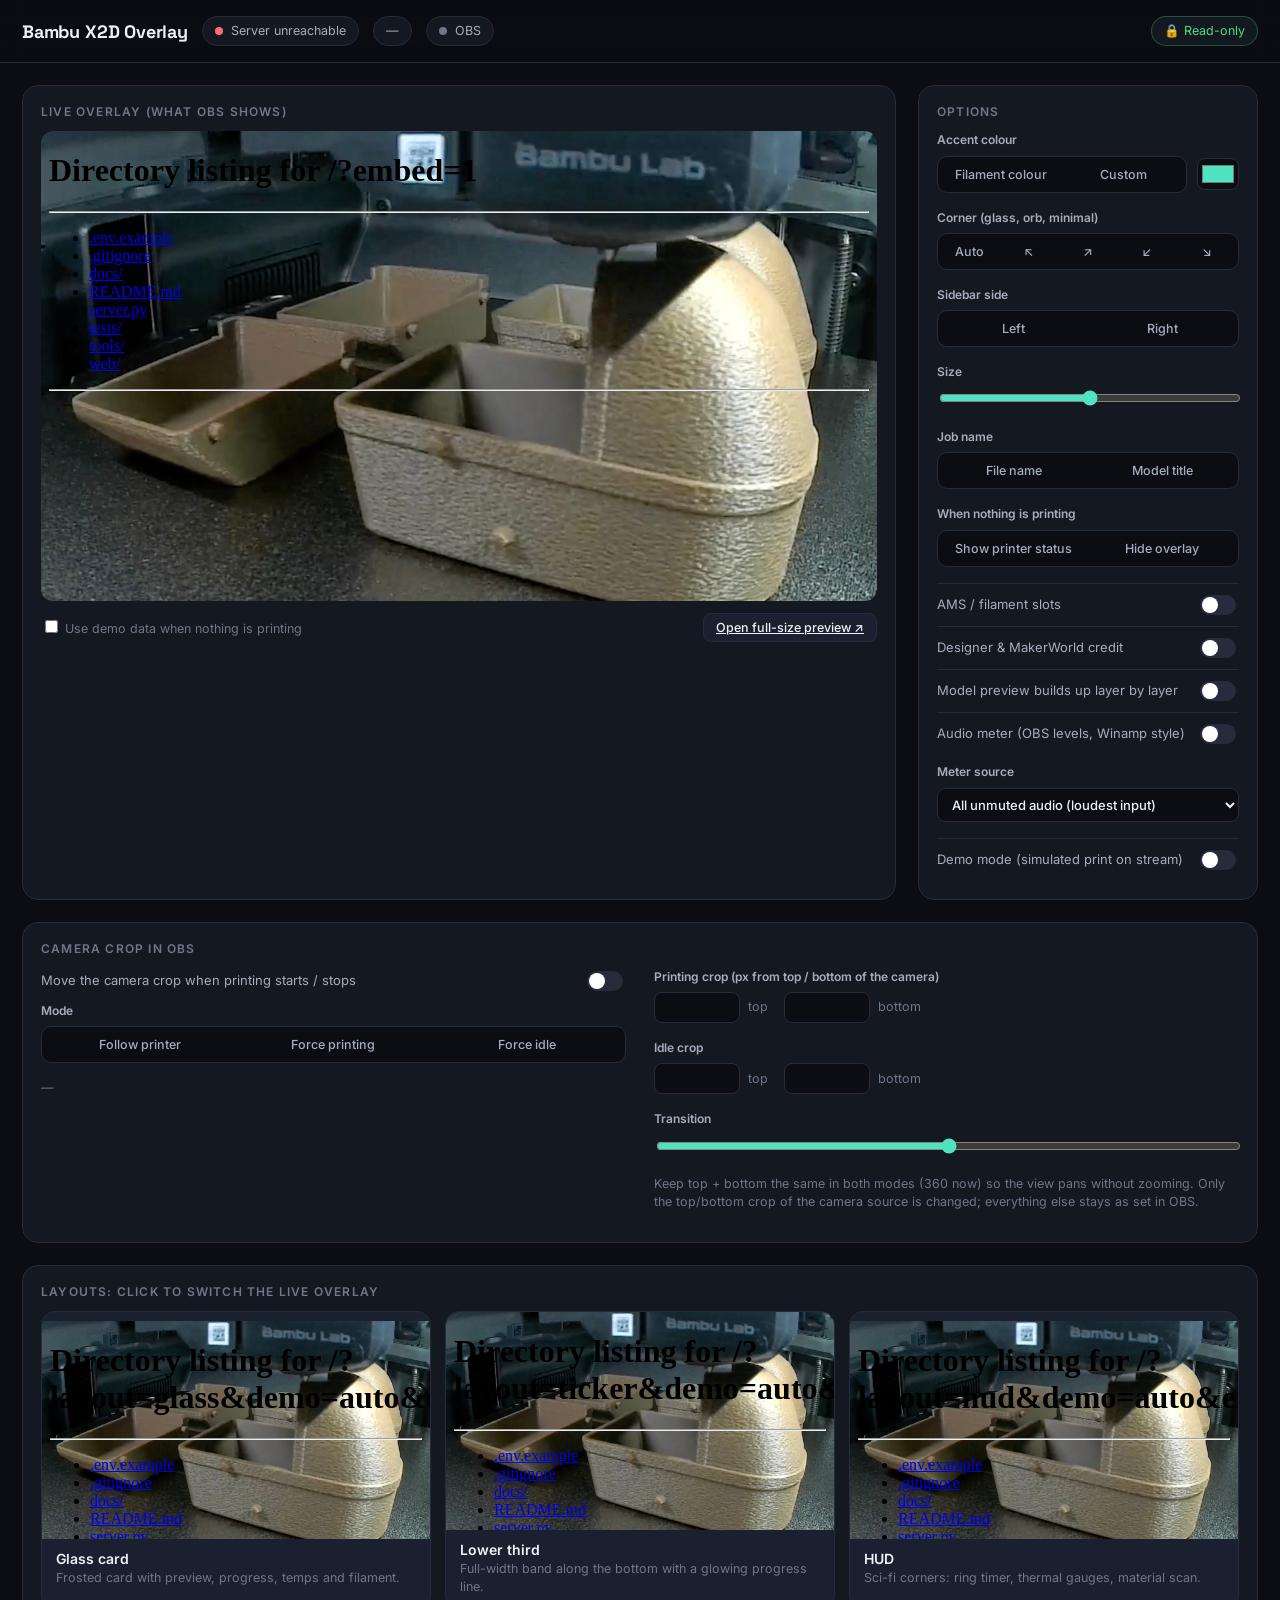
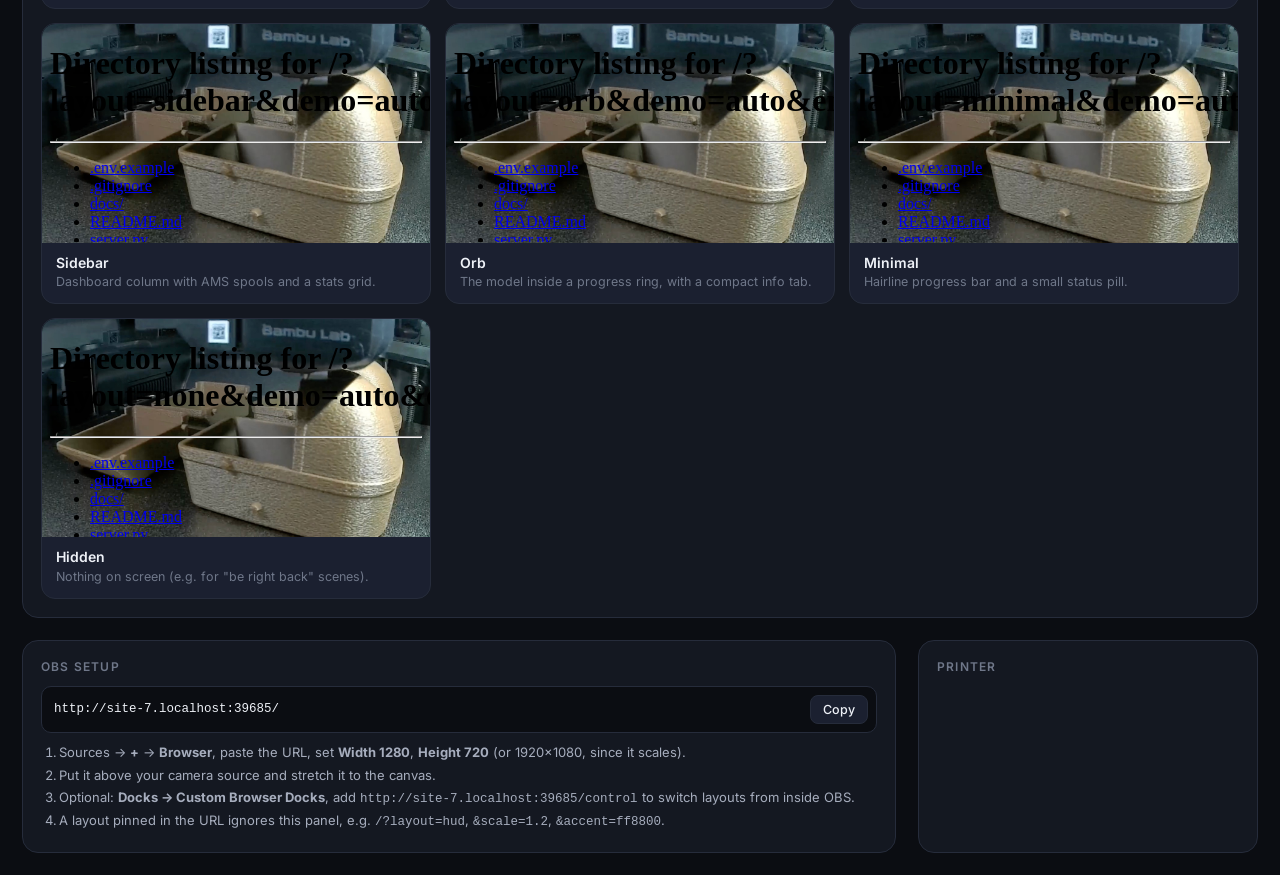
==== web/control.html @ 07c0932b "Bambu Lab X2D OBS overlay Locally hosted, transparent stream overlay for a Bambu Lab X2D: - read-onl" ====
<!doctype html>
<html lang="en">
<head>
<meta charset="utf-8">
<meta name="viewport" content="width=device-width,initial-scale=1">
<title>Overlay Control</title>
<link rel="preconnect" href="https://fonts.googleapis.com">
<link rel="preconnect" href="https://fonts.gstatic.com" crossorigin>
<link rel="stylesheet" href="https://fonts.googleapis.com/css2?family=Inter:wght@400;500;600;700&family=Space+Grotesk:wght@600;700&display=swap">
<style>
  :root { --bg: #0b0d12; --panel: #141821; --panel2: #1b2030; --line: #262c3b; --ink: #eef1f7; --ink2: #a6adbd; --ink3: #6f7789; --acc: #4fe3c1; --ok: #4ade80; --bad: #f87171; --warn: #fbbf24; }
  * { box-sizing: border-box; }
  body { margin: 0; background: var(--bg); color: var(--ink); font: 14px/1.45 Inter, system-ui, -apple-system, sans-serif; -webkit-font-smoothing: antialiased; }
  header { display: flex; align-items: center; gap: 14px; flex-wrap: wrap; padding: 16px 22px; border-bottom: 1px solid var(--line); position: sticky; top: 0; background: rgba(11,13,18,.92); backdrop-filter: blur(10px); z-index: 5; }
  h1 { font: 700 18px "Space Grotesk", Inter, sans-serif; margin: 0; letter-spacing: -.01em; }
  h2 { font: 600 12px Inter, sans-serif; letter-spacing: .1em; text-transform: uppercase; color: var(--ink3); margin: 0 0 12px; }
  .pill { display: inline-flex; align-items: center; gap: 8px; padding: 5px 12px; border-radius: 99px; background: var(--panel); border: 1px solid var(--line); color: var(--ink2); font-size: 12.5px; white-space: nowrap; }
  .pill i { width: 8px; height: 8px; border-radius: 50%; background: var(--ink3); }
  .pill.on i { background: var(--ok); box-shadow: 0 0 8px var(--ok); }
  .pill.off i { background: var(--bad); }
  .ro { margin-left: auto; color: var(--ok); border-color: rgba(74,222,128,.3); }
  main { padding: 22px; display: grid; grid-template-columns: minmax(0, 1fr) 340px; gap: 22px; max-width: 1500px; margin: 0 auto; }
  .card { background: var(--panel); border: 1px solid var(--line); border-radius: 16px; padding: 18px; }
  .stagebox { position: relative; aspect-ratio: 16/9; border-radius: 12px; overflow: hidden; background: #000; }
  .stagebox img, .stagebox iframe { position: absolute; inset: 0; width: 100%; height: 100%; border: 0; object-fit: cover; }
  .row { display: flex; align-items: center; justify-content: space-between; gap: 10px; margin-top: 12px; flex-wrap: wrap; }
  .gallery { grid-column: 1 / -1; }
  .grid { display: grid; grid-template-columns: repeat(auto-fill, minmax(300px, 1fr)); gap: 14px; }
  .lay { text-align: left; padding: 0; border-radius: 14px; border: 1px solid var(--line); background: var(--panel2); color: inherit; cursor: pointer; overflow: hidden; font: inherit; transition: border-color .2s, transform .2s; }
  .lay:hover { transform: translateY(-2px); border-color: #3a4256; }
  .lay.sel { border-color: var(--acc); box-shadow: 0 0 0 1px var(--acc), 0 8px 30px rgba(79,227,193,.15); }
  .lay .stagebox { border-radius: 0; pointer-events: none; }
  .lay .meta { padding: 10px 14px 12px; }
  .lay b { font-weight: 600; }
  .lay span { display: block; color: var(--ink3); font-size: 12.5px; }
  .field { margin-bottom: 16px; }
  .field > label { display: block; font-size: 12px; font-weight: 600; color: var(--ink2); margin-bottom: 7px; }
  .seg { display: flex; background: var(--bg); border: 1px solid var(--line); border-radius: 10px; padding: 3px; gap: 3px; }
  .seg button { flex: 1; border: 0; background: transparent; color: var(--ink2); padding: 7px 6px; border-radius: 7px; font: 500 12.5px Inter, sans-serif; cursor: pointer; white-space: nowrap; }
  .seg button.sel { background: var(--panel2); color: var(--ink); box-shadow: inset 0 0 0 1px #343c50; }
  .corners { display: grid; grid-template-columns: repeat(5, 1fr); }
  input[type=range] { width: 100%; accent-color: var(--acc); }
  input[type=color] { width: 42px; height: 32px; border: 1px solid var(--line); border-radius: 8px; background: var(--bg); padding: 2px; cursor: pointer; }
  .tog { display: flex; align-items: center; justify-content: space-between; padding: 8px 0; border-top: 1px solid var(--line); font-size: 13px; color: var(--ink2); }
  .tog input { width: 36px; height: 20px; appearance: none; background: var(--line); border-radius: 99px; position: relative; cursor: pointer; transition: background .2s; }
  .tog input::after { content: ""; position: absolute; top: 2px; left: 2px; width: 16px; height: 16px; border-radius: 50%; background: #fff; transition: left .2s; }
  .tog input:checked { background: var(--acc); }
  .tog input:checked::after { left: 18px; }
  code, .url { font: 12.5px ui-monospace, "SF Mono", Menlo, monospace; }
  .url { display: flex; gap: 8px; align-items: center; background: var(--bg); border: 1px solid var(--line); border-radius: 10px; padding: 8px 8px 8px 12px; }
  .url span { flex: 1; overflow: hidden; text-overflow: ellipsis; white-space: nowrap; }
  .btn { border: 1px solid var(--line); background: var(--panel2); color: var(--ink); border-radius: 8px; padding: 6px 12px; font: 500 12.5px Inter, sans-serif; cursor: pointer; }
  .btn:hover { border-color: #3a4256; }
  ol { margin: 10px 0 0; padding-left: 18px; color: var(--ink2); font-size: 13px; }
  ol li { margin: 4px 0; }
  .kv { display: grid; grid-template-columns: auto 1fr; gap: 4px 14px; font-size: 12.5px; color: var(--ink2); }
  .kv dt { color: var(--ink3); }
  .kv dd { margin: 0; overflow: hidden; text-overflow: ellipsis; white-space: nowrap; }
  .muted { color: var(--ink3); font-size: 12.5px; }
  .sel { width: 100%; background: var(--bg); color: var(--ink); border: 1px solid var(--line); border-radius: 8px; padding: 7px 10px; font: 500 13px Inter, sans-serif; }
  .cropgrid { display: grid; grid-template-columns: 1fr 1fr; gap: 28px; }
  .pair { display: flex; align-items: center; gap: 8px; }
  .pair input { width: 86px; background: var(--bg); color: var(--ink); border: 1px solid var(--line); border-radius: 8px; padding: 7px 10px; font: 500 13px ui-monospace, "SF Mono", Menlo, monospace; }
  .pair span { color: var(--ink3); font-size: 12.5px; margin-right: 8px; }
  .pill.warn i { background: var(--warn); }
  @media (max-width: 900px) { .cropgrid { grid-template-columns: 1fr; } }
  @media (max-width: 900px) { main { grid-template-columns: 1fr; padding: 14px; } header { padding: 12px 14px; } }
</style>
</head>
<body>
<header>
  <h1>Bambu X2D Overlay</h1>
  <span class="pill" id="conn"><i></i><span>Connecting…</span></span>
  <span class="pill" id="job"><span>—</span></span>
  <span class="pill" id="obs"><i></i><span>OBS</span></span>
  <span class="pill ro" title="The server only subscribes to status and downloads the job file; it never sends commands.">🔒 Read-only</span>
</header>

<main>
  <section class="card">
    <h2>Live overlay (what OBS shows)</h2>
    <div class="stagebox"><img src="preview-bg.jpg" alt=""><iframe id="live" title="live overlay"></iframe></div>
    <div class="row">
      <label class="muted"><input type="checkbox" id="liveDemo"> Use demo data when nothing is printing</label>
      <a class="btn" href="/preview" target="_blank">Open full-size preview ↗</a>
    </div>
  </section>

  <aside class="card" id="opts">
    <h2>Options</h2>
    <div class="field"><label>Accent colour</label>
      <div class="row" style="margin:0">
        <div class="seg" style="flex:1"><button data-accent="auto">Filament colour</button><button data-accent="custom">Custom</button></div>
        <input type="color" id="accentPick" value="#4fe3c1">
      </div>
    </div>
    <div class="field"><label>Corner (glass, orb, minimal)</label>
      <div class="seg corners" data-key="position"><button data-v="auto">Auto</button><button data-v="tl">↖</button><button data-v="tr">↗</button><button data-v="bl">↙</button><button data-v="br">↘</button></div>
    </div>
    <div class="field"><label>Sidebar side</label>
      <div class="seg" data-key="side"><button data-v="left">Left</button><button data-v="right">Right</button></div>
    </div>
    <div class="field"><label>Size <span class="muted" id="scaleVal"></span></label>
      <input type="range" id="scale" min="0.6" max="1.6" step="0.05">
    </div>
    <div class="field"><label>Job name</label>
      <div class="seg" data-key="name"><button data-v="file">File name</button><button data-v="title">Model title</button></div>
    </div>
    <div class="field"><label>When nothing is printing</label>
      <div class="seg" data-key="idle"><button data-v="show">Show printer status</button><button data-v="hide">Hide overlay</button></div>
    </div>
    <div class="tog">AMS / filament slots <input type="checkbox" data-key="ams"></div>
    <div class="tog">Designer & MakerWorld credit <input type="checkbox" data-key="credit"></div>
    <div class="tog">Model preview builds up layer by layer <input type="checkbox" data-key="build"></div>
    <div class="tog">Audio meter (OBS levels, Winamp style) <input type="checkbox" data-key="meter"></div>
    <div class="field" style="margin-top:8px"><label>Meter source <span class="muted" id="meterStatus"></span></label>
      <select id="meterInput" class="sel"><option value="">All unmuted audio (loudest input)</option></select>
    </div>
    <div class="tog">Demo mode (simulated print on stream) <input type="checkbox" data-key="demo"></div>
  </aside>

  <section class="card gallery" id="cropCard">
    <h2>Camera crop in OBS</h2>
    <div class="cropgrid">
      <div>
        <div class="tog" style="border-top:0;padding-top:0">Move the camera crop when printing starts / stops <input type="checkbox" data-key="obsCrop"></div>
        <div class="field"><label>Mode</label>
          <div class="seg" data-key="cropMode"><button data-v="auto">Follow printer</button><button data-v="printing">Force printing</button><button data-v="idle">Force idle</button></div>
        </div>
        <p class="muted" id="obsStatus">—</p>
      </div>
      <div>
        <div class="field"><label>Printing crop (px from top / bottom of the camera)</label>
          <div class="pair"><input type="number" min="0" max="4000" step="1" data-crop="cropPrint" data-i="0"><span>top</span><input type="number" min="0" max="4000" step="1" data-crop="cropPrint" data-i="1"><span>bottom</span></div>
        </div>
        <div class="field"><label>Idle crop</label>
          <div class="pair"><input type="number" min="0" max="4000" step="1" data-crop="cropIdle" data-i="0"><span>top</span><input type="number" min="0" max="4000" step="1" data-crop="cropIdle" data-i="1"><span>bottom</span></div>
        </div>
        <div class="field"><label>Transition <span class="muted" id="durVal"></span></label>
          <input type="range" id="cropDuration" min="0" max="6" step="0.1">
        </div>
        <p class="muted">Keep top + bottom the same in both modes (360 now) so the view pans without zooming. Only the top/bottom crop of the camera source is changed; everything else stays as set in OBS.</p>
      </div>
    </div>
  </section>

  <section class="card gallery">
    <h2>Layouts: click to switch the live overlay</h2>
    <div class="grid" id="gallery"></div>
  </section>

  <section class="card">
    <h2>OBS setup</h2>
    <div class="url"><span id="obsUrl"></span><button class="btn" data-copy="obsUrl">Copy</button></div>
    <ol>
      <li>Sources → <b>+</b> → <b>Browser</b>, paste the URL, set <b>Width 1280</b>, <b>Height 720</b> (or 1920×1080, since it scales).</li>
      <li>Put it above your camera source and stretch it to the canvas.</li>
      <li>Optional: <b>Docks → Custom Browser Docks</b>, add <code id="dockUrl"></code> to switch layouts from inside OBS.</li>
      <li>A layout pinned in the URL ignores this panel, e.g. <code>/?layout=hud</code>, <code>&amp;scale=1.2</code>, <code>&amp;accent=ff8800</code>.</li>
    </ol>
  </section>

  <aside class="card">
    <h2>Printer</h2>
    <dl class="kv" id="kv"></dl>
  </aside>
</main>

<script>
(() => {
  const LAYOUTS = [
    ['glass', 'Glass card', 'Frosted card with preview, progress, temps and filament.'],
    ['ticker', 'Lower third', 'Full-width band along the bottom with a glowing progress line.'],
    ['hud', 'HUD', 'Sci-fi corners: ring timer, thermal gauges, material scan.'],
    ['sidebar', 'Sidebar', 'Dashboard column with AMS spools and a stats grid.'],
    ['orb', 'Orb', 'The model inside a progress ring, with a compact info tab.'],
    ['minimal', 'Minimal', 'Hairline progress bar and a small status pill.'],
    ['none', 'Hidden', 'Nothing on screen (e.g. for "be right back" scenes).'],
  ];
  let settings = {};
  const $ = (s, r = document) => r.querySelector(s);
  const base = location.origin;
  $('#obsUrl').textContent = base + '/';
  $('#dockUrl').textContent = base + '/control';

  const gallery = $('#gallery');
  for (const [key, name, desc] of LAYOUTS) {
    const b = document.createElement('button');
    b.className = 'lay'; b.dataset.layout = key;
    b.innerHTML = `<div class="stagebox"><img src="preview-bg.jpg" alt="" loading="lazy"><iframe tabindex="-1" src="/?layout=${key}&demo=auto&embed=1"></iframe></div><div class="meta"><b>${name}</b><span>${desc}</span></div>`;
    b.onclick = () => save({ layout: key });
    gallery.append(b);
  }

  function setLive() {
    $('#live').src = '/?embed=1' + ($('#liveDemo').checked ? '&demo=auto' : '');
  }
  $('#liveDemo').onchange = setLive;
  setLive();

  async function save(patch) {
    const r = await fetch('/api/settings', { method: 'POST', headers: { 'Content-Type': 'application/json' }, body: JSON.stringify(patch) });
    if (r.ok) { settings = await r.json(); paint(); }
  }

  function paint() {
    for (const b of gallery.children) b.classList.toggle('sel', b.dataset.layout === settings.layout);
    for (const seg of document.querySelectorAll('.seg[data-key]'))
      for (const b of seg.children) b.classList.toggle('sel', String(settings[seg.dataset.key]) === b.dataset.v);
    for (const cb of document.querySelectorAll('input[type=checkbox][data-key]')) cb.checked = !!settings[cb.dataset.key];
    const custom = settings.accent && settings.accent !== 'auto';
    for (const b of document.querySelectorAll('[data-accent]')) b.classList.toggle('sel', (b.dataset.accent === 'custom') === !!custom);
    if (custom) $('#accentPick').value = settings.accent;
    $('#scale').value = settings.scale; $('#scaleVal').textContent = `${Math.round(settings.scale * 100)}%`;
    for (const inp of document.querySelectorAll('[data-crop]'))
      if (document.activeElement !== inp) inp.value = settings[inp.dataset.crop]?.[+inp.dataset.i] ?? '';
    $('#cropDuration').value = settings.cropDuration; $('#durVal').textContent = `${(+settings.cropDuration).toFixed(1)} s`;
  }
  for (const inp of document.querySelectorAll('[data-crop]'))
    inp.addEventListener('change', () => {
      const key = inp.dataset.crop, pair = [...(settings[key] || [0, 0])];
      pair[+inp.dataset.i] = Math.max(0, Math.round(+inp.value || 0));
      save({ [key]: pair });
    });
  $('#cropDuration').addEventListener('input', (e) => { $('#durVal').textContent = `${(+e.target.value).toFixed(1)} s`; });
  $('#cropDuration').addEventListener('change', (e) => save({ cropDuration: parseFloat(e.target.value) }));

  for (const seg of document.querySelectorAll('.seg[data-key]'))
    seg.addEventListener('click', (e) => { const v = e.target.closest('button')?.dataset.v; if (v) save({ [seg.dataset.key]: v }); });
  for (const cb of document.querySelectorAll('input[type=checkbox][data-key]'))
    cb.addEventListener('change', () => save({ [cb.dataset.key]: cb.checked }));
  for (const b of document.querySelectorAll('[data-accent]'))
    b.onclick = () => save({ accent: b.dataset.accent === 'auto' ? 'auto' : $('#accentPick').value });
  $('#accentPick').addEventListener('input', (e) => save({ accent: e.target.value }));
  $('#scale').addEventListener('input', (e) => { $('#scaleVal').textContent = `${Math.round(e.target.value * 100)}%`; });
  $('#scale').addEventListener('change', (e) => save({ scale: parseFloat(e.target.value) }));
  for (const b of document.querySelectorAll('[data-copy]'))
    b.onclick = () => { navigator.clipboard?.writeText($('#' + b.dataset.copy).textContent); b.textContent = 'Copied'; setTimeout(() => (b.textContent = 'Copy'), 1200); };

  const ago = (t) => { if (!t) return 'never'; const s = Math.round(Date.now() / 1000 - t); return s < 2 ? 'just now' : s < 120 ? `${s}s ago` : `${Math.round(s / 60)}m ago`; };
  const esc = (s) => String(s ?? '').replace(/[&<>"]/g, (c) => ({ '&': '&amp;', '<': '&lt;', '>': '&gt;', '"': '&quot;' }[c]));
  let last = null;
  function status() {
    const v = last;
    const conn = $('#conn');
    if (!v) { conn.className = 'pill off'; conn.lastChild.textContent = 'Server unreachable'; return; }
    conn.className = 'pill ' + (v.online ? 'on' : 'off');
    conn.lastChild.textContent = v.online ? `Printer online · ${v.printer.ip}` : `Printer offline · ${v.printer.status}`;
    const j = v.job;
    $('#job').lastChild.textContent = j.hasJob ? `${j.label} · ${j.progress}% · ${j.fileName || j.title}` : j.label;
    const o = v.obs || {};
    const obsOk = (o.status || '').startsWith('connected');
    $('#obs').className = 'pill ' + (obsOk ? 'on' : (settings.obsCrop ? 'warn' : ''));
    $('#obs').lastChild.textContent = obsOk ? `OBS · ${o.target || 'holding'}${o.crop ? ` ${o.crop[0]}/${o.crop[1]}` : ''}` : 'OBS · ' + (settings.obsCrop ? 'not connected' : 'off');
    $('#obsStatus').textContent = `Status: ${o.status || '—'}${o.crop ? ` · current crop top ${o.crop[0]}, bottom ${o.crop[1]}` : ''}${o.target ? ` · target: ${o.target}` : ''}`;
    const n = v.temps.nozzles.map((x) => `${x.side || ''} ${x.cur}°/${x.tgt}°`).join('  ');
    const rows = [
      ['IP', v.printer.ip], ['Serial', '…' + v.printer.serialTail], ['MQTT', v.printer.status], ['Last report', ago(v.printer.lastReport)],
      ['Wi-Fi', v.printer.wifi || '—'], ['Job file', j.task || '—'], ['Model', j.title ? `${j.title}${j.designer ? ' by ' + j.designer : ''}` : '—'],
      ['Model data', v.printer.media], ['OBS source', `${o.source || '—'} (${o.items || 0} in scenes)`], ['Nozzles', n], ['Bed', `${v.temps.bed.cur}°/${v.temps.bed.tgt}°`],
      ['Chamber', v.temps.chamber ? `${v.temps.chamber.cur}°` : '—'],
    ];
    $('#kv').innerHTML = rows.map(([k, val]) => `<dt>${k}</dt><dd title="${esc(val)}">${esc(val)}</dd>`).join('');
  }

  const relay = (frame) => frame.contentWindow?.postMessage({ type: 'bambu-state', view: last }, location.origin);
  for (const f of document.querySelectorAll('iframe')) f.addEventListener('load', () => relay(f));
  $('#meterInput').addEventListener('change', (e) => save({ meterInput: e.target.value }));
  function meterOptions(v) {
    const sel = $('#meterInput'), names = v?.obs?.meterInputs || [], cur = settings.meterInput || '';
    const muted = new Set(v?.obs?.meterMuted || []);
    const want = ['', ...new Set([...names, ...(cur ? [cur] : [])])];
    const label = (n) => (n ? `${n}${muted.has(n) ? ' (muted, ignored)' : ''}` : 'All unmuted audio (loudest input)');
    if ([...sel.options].map((o) => o.textContent).join('\n') !== want.map(label).join('\n'))
      sel.innerHTML = want.map((n) => `<option value="${esc(n)}">${esc(label(n))}</option>`).join('');
    sel.value = cur;
    $('#meterStatus').textContent = v?.obs?.meter ? `(${v.obs.meter})` : '';
  }
  const es = new EventSource('/api/events');
  es.addEventListener('meter', (e) => {
    const levels = JSON.parse(e.data);
    for (const f of document.querySelectorAll('iframe')) f.contentWindow?.postMessage({ type: 'bambu-meter', levels }, location.origin);
  });
  es.onmessage = (e) => {
    last = JSON.parse(e.data);
    for (const f of document.querySelectorAll('iframe')) relay(f);
    const fresh = JSON.stringify(last.settings);
    if (fresh !== JSON.stringify(settings)) { settings = last.settings; paint(); }
    meterOptions(last);
    status();
  };
  es.onerror = () => { last = null; status(); for (const f of document.querySelectorAll('iframe')) relay(f); };
  setInterval(status, 1000);
})();
</script>
</body>
</html>
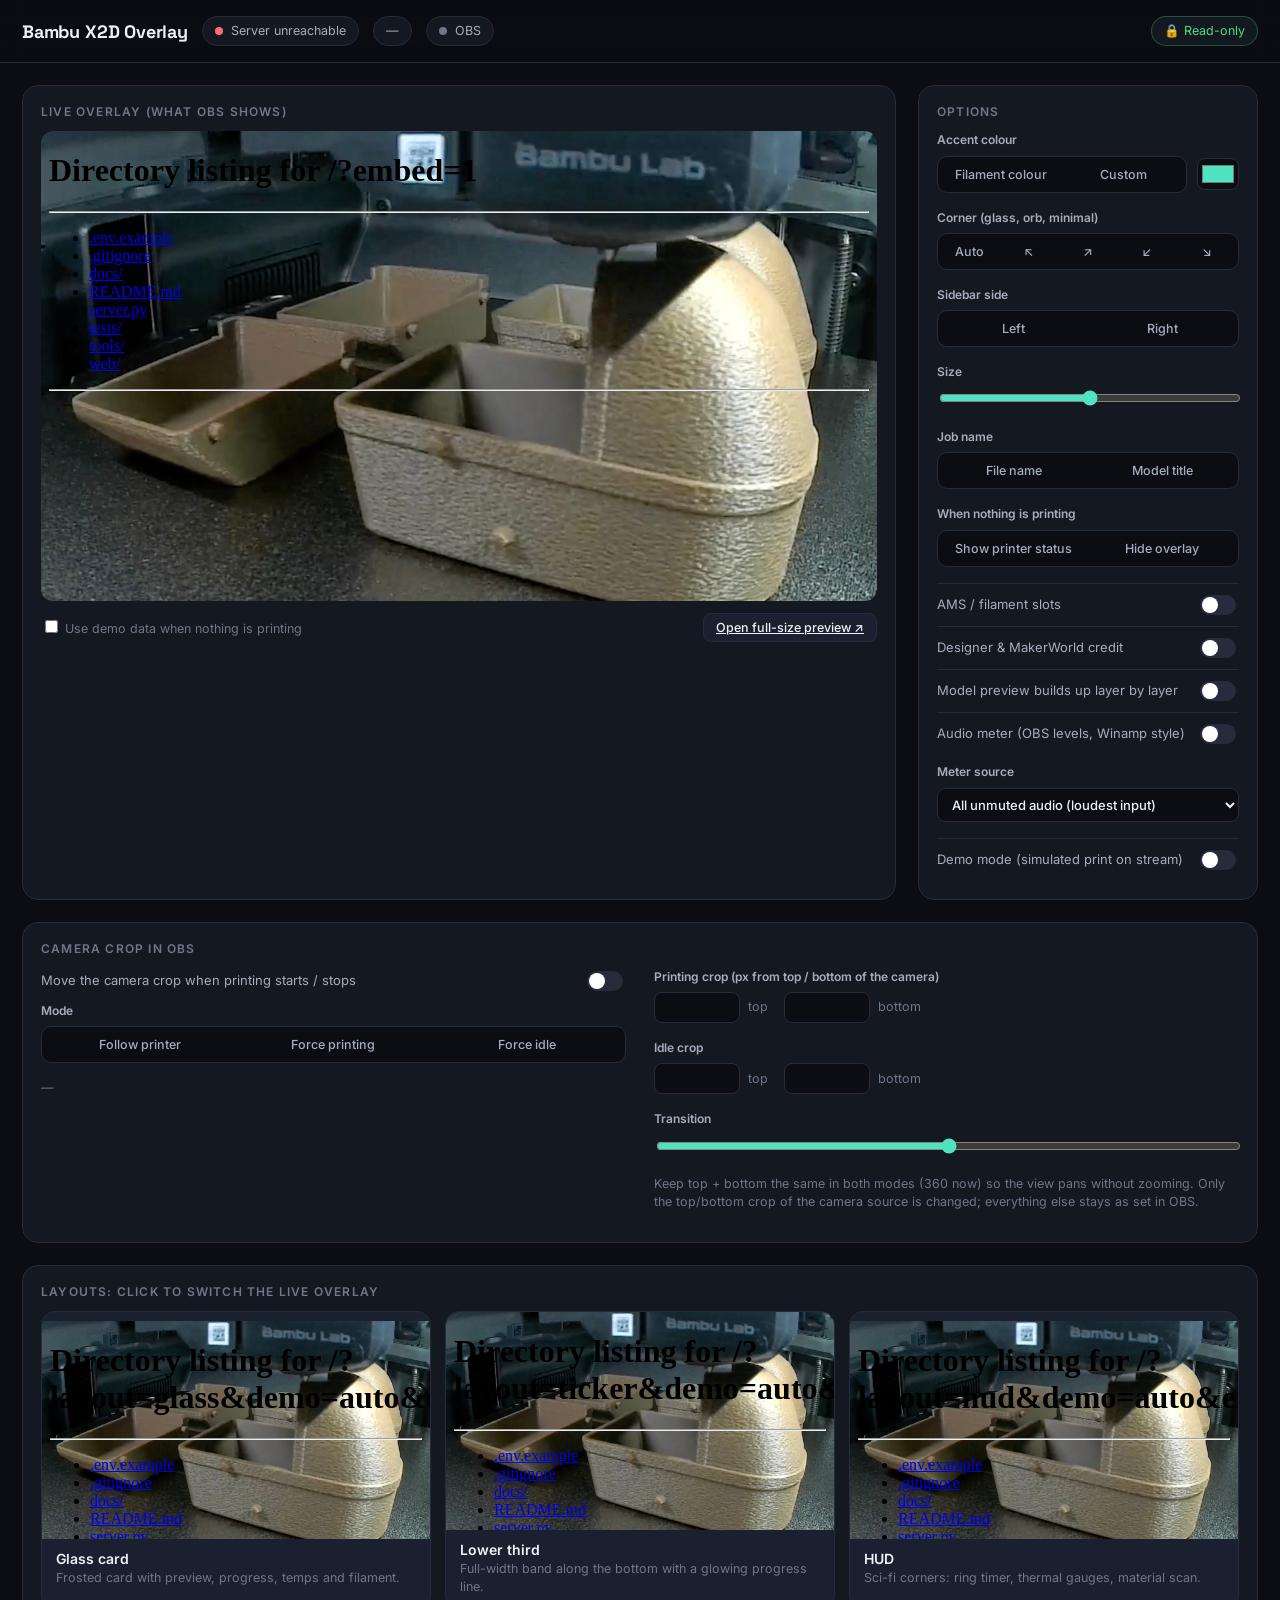
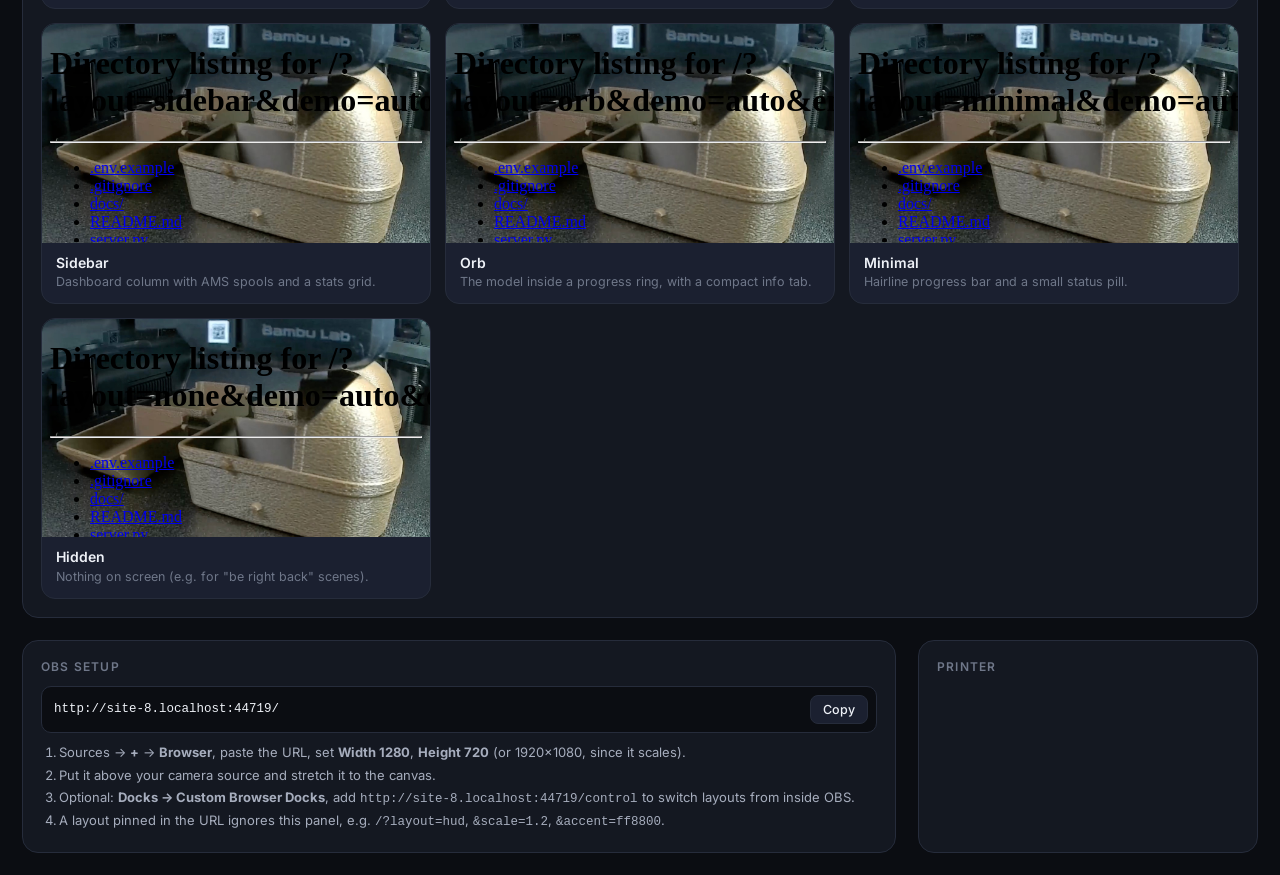
==== commit 8411fc4b: "Reduce background CPU usage of the overlay - replace repaint-every-frame CSS animations (status dot " ====
--- a/web/control.html
+++ b/web/control.html
@@ -187,7 +187,7 @@
   for (const [key, name, desc] of LAYOUTS) {
     const b = document.createElement('button');
     b.className = 'lay'; b.dataset.layout = key;
-    b.innerHTML = `<div class="stagebox"><img src="preview-bg.jpg" alt="" loading="lazy"><iframe tabindex="-1" src="/?layout=${key}&demo=auto&embed=1"></iframe></div><div class="meta"><b>${name}</b><span>${desc}</span></div>`;
+    b.innerHTML = `<div class="stagebox"><img src="preview-bg.jpg" alt="" loading="lazy"><iframe tabindex="-1" src="/?layout=${key}&demo=auto&embed=1&lite=1"></iframe></div><div class="meta"><b>${name}</b><span>${desc}</span></div>`;
     b.onclick = () => save({ layout: key });
     gallery.append(b);
   }
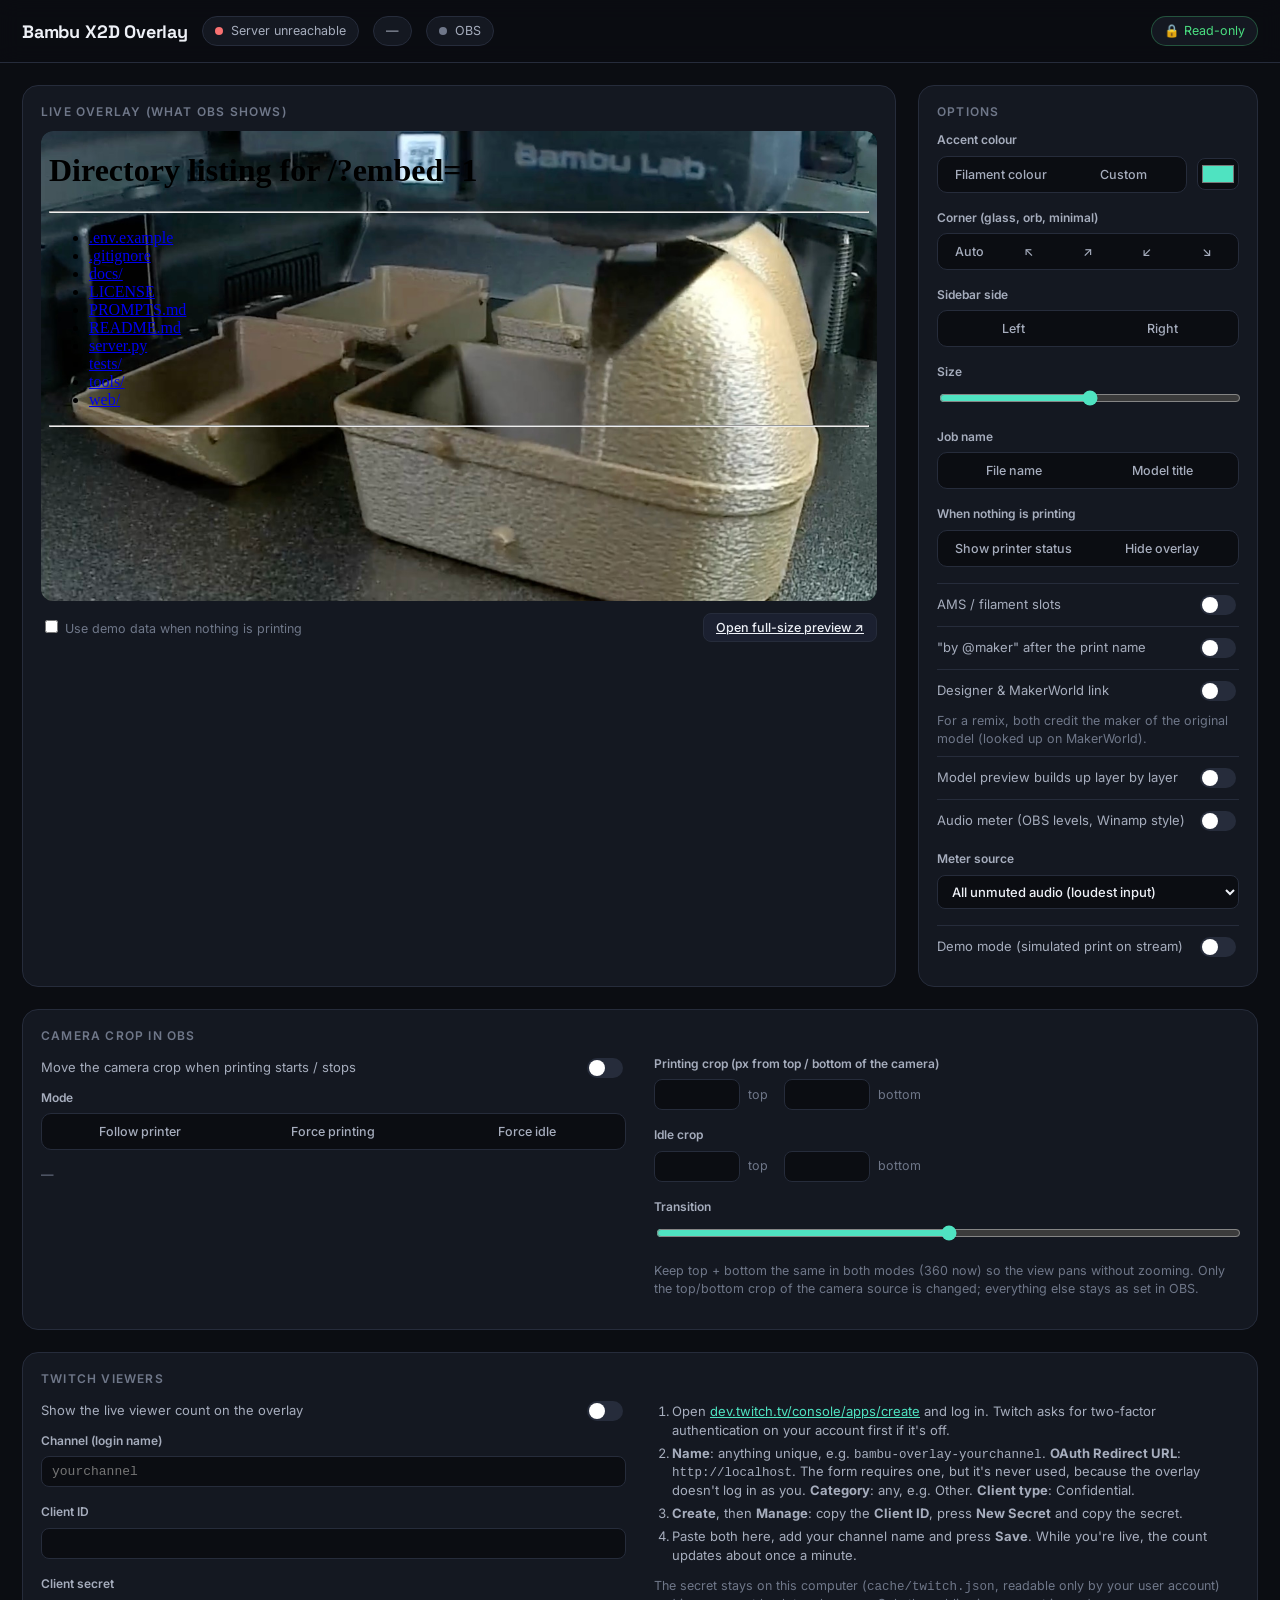
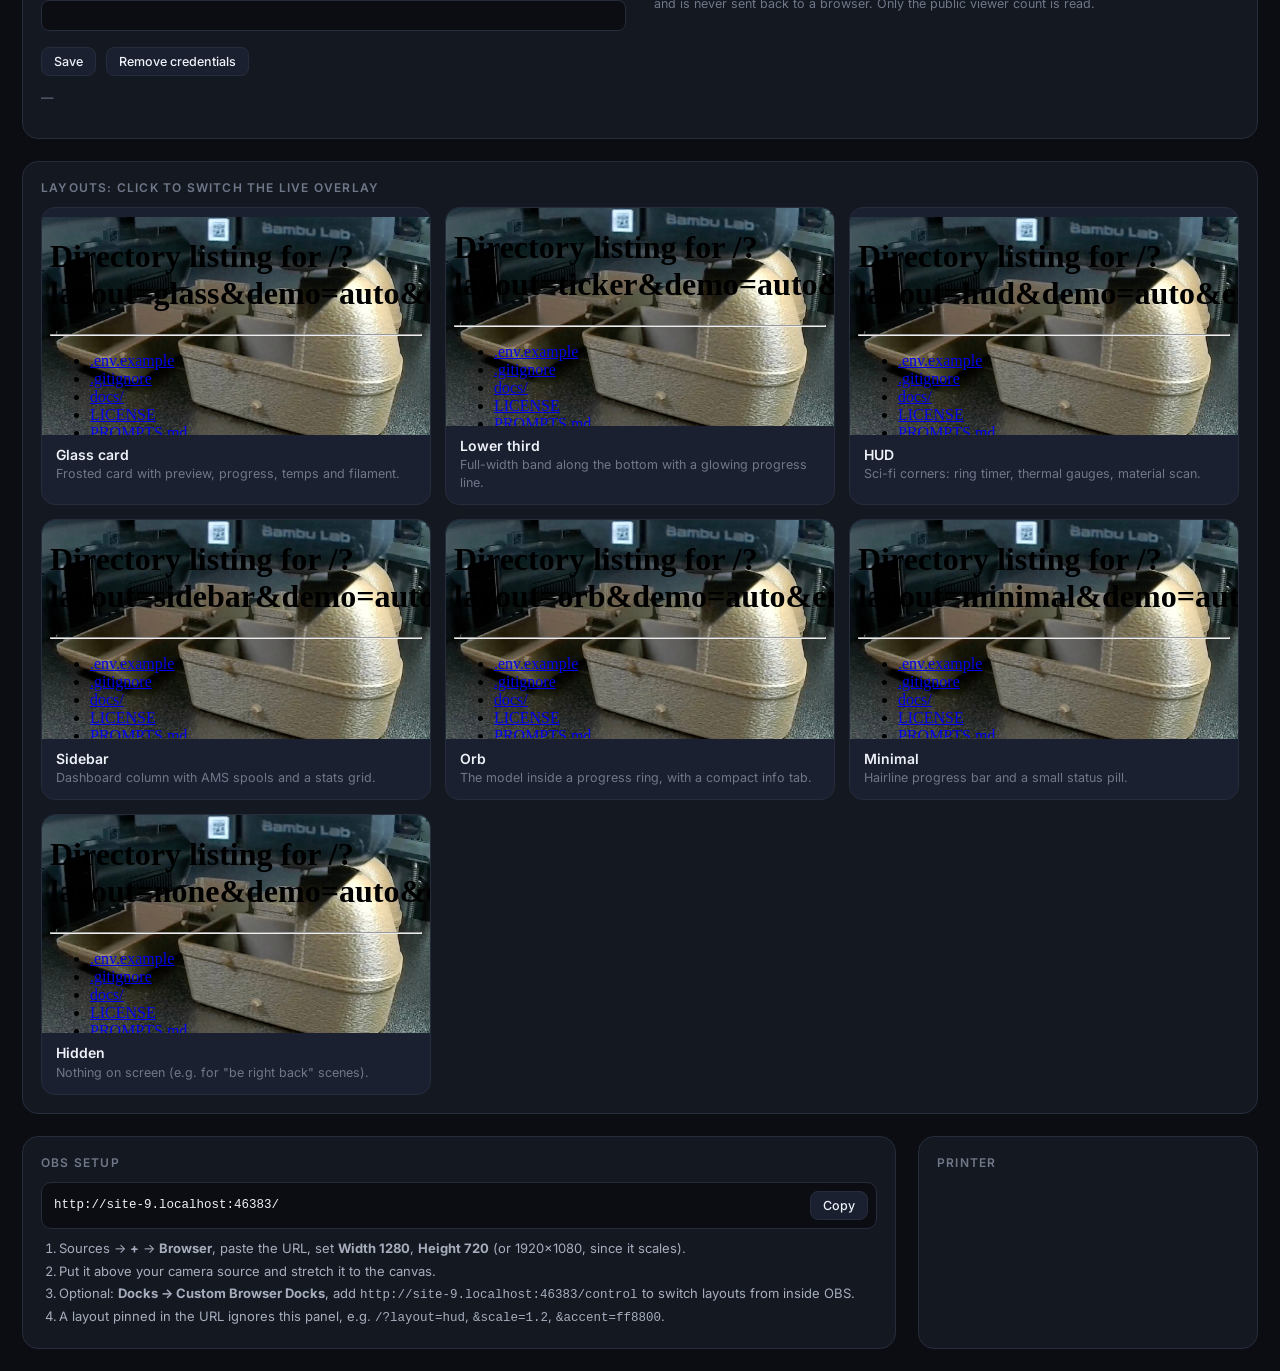
==== commit 2bccb9b1: "Credit the original maker, show Twitch viewers, compact lower third - Maker credit: look up the job'" ====
--- a/web/control.html
+++ b/web/control.html
@@ -63,6 +63,10 @@
   .pair input { width: 86px; background: var(--bg); color: var(--ink); border: 1px solid var(--line); border-radius: 8px; padding: 7px 10px; font: 500 13px ui-monospace, "SF Mono", Menlo, monospace; }
   .pair span { color: var(--ink3); font-size: 12.5px; margin-right: 8px; }
   .pill.warn i { background: var(--warn); }
+  .txt { width: 100%; background: var(--bg); color: var(--ink); border: 1px solid var(--line); border-radius: 8px; padding: 7px 10px; font: 500 13px ui-monospace, "SF Mono", Menlo, monospace; }
+  .txt:focus, .pair input:focus { outline: none; border-color: #3a4256; }
+  .txt:disabled, .btn:disabled { opacity: .45; cursor: not-allowed; }
+  a { color: var(--acc); }
   @media (max-width: 900px) { .cropgrid { grid-template-columns: 1fr; } }
   @media (max-width: 900px) { main { grid-template-columns: 1fr; padding: 14px; } header { padding: 12px 14px; } }
 </style>
@@ -110,7 +114,9 @@
       <div class="seg" data-key="idle"><button data-v="show">Show printer status</button><button data-v="hide">Hide overlay</button></div>
     </div>
     <div class="tog">AMS / filament slots <input type="checkbox" data-key="ams"></div>
-    <div class="tog">Designer & MakerWorld credit <input type="checkbox" data-key="credit"></div>
+    <div class="tog">"by @maker" after the print name <input type="checkbox" data-key="byline"></div>
+    <div class="tog">Designer & MakerWorld link <input type="checkbox" data-key="credit"></div>
+    <p class="muted" style="margin:0 0 8px">For a remix, both credit the maker of the original model (looked up on MakerWorld).</p>
     <div class="tog">Model preview builds up layer by layer <input type="checkbox" data-key="build"></div>
     <div class="tog">Audio meter (OBS levels, Winamp style) <input type="checkbox" data-key="meter"></div>
     <div class="field" style="margin-top:8px"><label>Meter source <span class="muted" id="meterStatus"></span></label>
@@ -140,6 +146,29 @@
           <input type="range" id="cropDuration" min="0" max="6" step="0.1">
         </div>
         <p class="muted">Keep top + bottom the same in both modes (360 now) so the view pans without zooming. Only the top/bottom crop of the camera source is changed; everything else stays as set in OBS.</p>
+      </div>
+    </div>
+  </section>
+
+  <section class="card gallery" id="twitchCard">
+    <h2>Twitch viewers</h2>
+    <div class="cropgrid">
+      <div>
+        <div class="tog" style="border-top:0;padding-top:0">Show the live viewer count on the overlay <input type="checkbox" data-key="viewers"></div>
+        <div class="field"><label>Channel (login name)</label><input class="txt" id="twChannel" placeholder="yourchannel" maxlength="60" autocomplete="off" spellcheck="false"></div>
+        <div class="field"><label>Client ID <span class="muted" id="twIdState"></span></label><input class="txt" id="twId" autocomplete="off" spellcheck="false"></div>
+        <div class="field"><label>Client secret <span class="muted" id="twSecretState"></span></label><input class="txt" id="twSecret" type="password" autocomplete="new-password" spellcheck="false"></div>
+        <div class="row" style="margin-top:0;justify-content:flex-start"><button class="btn" id="twSave">Save</button><button class="btn" id="twClear">Remove credentials</button><span class="muted" id="twMsg"></span></div>
+        <p class="muted" id="twStatus">—</p>
+      </div>
+      <div>
+        <ol style="margin-top:0">
+          <li>Open <a href="https://dev.twitch.tv/console/apps/create" target="_blank" rel="noopener">dev.twitch.tv/console/apps/create</a> and log in. Twitch asks for two-factor authentication on your account first if it's off.</li>
+          <li><b>Name</b>: anything unique, e.g. <code>bambu-overlay-yourchannel</code>. <b>OAuth Redirect URL</b>: <code>http://localhost</code>. The form requires one, but it's never used, because the overlay doesn't log in as you. <b>Category</b>: any, e.g. Other. <b>Client type</b>: Confidential.</li>
+          <li><b>Create</b>, then <b>Manage</b>: copy the <b>Client ID</b>, press <b>New Secret</b> and copy the secret.</li>
+          <li>Paste both here, add your channel name and press <b>Save</b>. While you're live, the count updates about once a minute.</li>
+        </ol>
+        <p class="muted">The secret stays on this computer (<code>cache/twitch.json</code>, readable only by your user account) and is never sent back to a browser. Only the public viewer count is read.</p>
       </div>
     </div>
   </section>
@@ -215,6 +244,37 @@
     for (const inp of document.querySelectorAll('[data-crop]'))
       if (document.activeElement !== inp) inp.value = settings[inp.dataset.crop]?.[+inp.dataset.i] ?? '';
     $('#cropDuration').value = settings.cropDuration; $('#durVal').textContent = `${(+settings.cropDuration).toFixed(1)} s`;
+    if (document.activeElement !== $('#twChannel')) $('#twChannel').value = settings.twitchChannel || '';
+  }
+
+  // ---- Twitch: the channel is a normal setting; the Client ID + secret go to a write-only endpoint
+  const twLogin = (v) => v.trim().replace(/^.*twitch\.tv\//i, '').replace(/^@/, '').replace(/[/?#].*$/, '');
+  $('#twChannel').addEventListener('change', (e) => { e.target.value = twLogin(e.target.value); save({ twitchChannel: e.target.value }); });
+  async function twPost(body) {
+    const r = await fetch('/api/twitch', { method: 'POST', headers: { 'Content-Type': 'application/json' }, body: JSON.stringify(body) });
+    const out = await r.json().catch(() => ({}));
+    $('#twMsg').textContent = r.ok ? 'Saved' : (out.error || 'Not saved');
+    if (r.ok) { $('#twId').value = ''; $('#twSecret').value = ''; setTimeout(() => ($('#twMsg').textContent = ''), 2500); }
+  }
+  $('#twSave').onclick = async () => {
+    const login = twLogin($('#twChannel').value);
+    if (login !== (settings.twitchChannel || '')) await save({ twitchChannel: login });
+    const body = {}, id = $('#twId').value.trim(), secret = $('#twSecret').value.trim();
+    if (id) body.clientId = id;
+    if (secret) body.clientSecret = secret;
+    if (Object.keys(body).length) await twPost(body);
+  };
+  $('#twClear').onclick = () => { if (confirm('Remove the saved Twitch Client ID and secret?')) twPost({ clear: true }); };
+  function twitchStatus(v) {
+    const t = v?.twitch || {};
+    const env = t.source === 'env';
+    $('#twIdState').textContent = env ? `(set in .env, …${t.clientIdTail})` : t.hasClientId ? `(saved …${t.clientIdTail}; leave empty to keep)` : '';
+    $('#twSecretState').textContent = env ? (t.hasSecret ? '(set in .env)' : '(missing in .env)') : t.hasSecret ? '(saved; leave empty to keep)' : '';
+    for (const id of ['#twId', '#twSecret', '#twClear']) $(id).disabled = env;
+    $('#twChannel').placeholder = t.envChannel ? `${t.envChannel} (from .env)` : 'yourchannel';
+    const n = t.viewers;
+    $('#twStatus').textContent = 'Status: ' + (t.status === 'live' ? `live · ${n} viewer${n === 1 ? '' : 's'}` : t.status === 'offline' ? 'channel is offline' : (t.status || '—'))
+      + (t.checked && (t.status === 'live' || t.status === 'offline') ? ` · checked ${ago(t.checked)}` : '');
   }
   for (const inp of document.querySelectorAll('[data-crop]'))
     inp.addEventListener('change', () => {
@@ -256,7 +316,7 @@
     const n = v.temps.nozzles.map((x) => `${x.side || ''} ${x.cur}°/${x.tgt}°`).join('  ');
     const rows = [
       ['IP', v.printer.ip], ['Serial', '…' + v.printer.serialTail], ['MQTT', v.printer.status], ['Last report', ago(v.printer.lastReport)],
-      ['Wi-Fi', v.printer.wifi || '—'], ['Job file', j.task || '—'], ['Model', j.title ? `${j.title}${j.designer ? ' by ' + j.designer : ''}` : '—'],
+      ['Wi-Fi', v.printer.wifi || '—'], ['Job file', j.task || '—'], ['Model', j.title ? `${j.title}${j.maker ? ` by ${j.maker.handle ? '@' + j.maker.handle : j.maker.name}${j.maker.remix ? ' (original maker of this remix)' : ''}` : ''}` : '—'],
       ['Model data', v.printer.media], ['OBS source', `${o.source || '—'} (${o.items || 0} in scenes)`], ['Nozzles', n], ['Bed', `${v.temps.bed.cur}°/${v.temps.bed.tgt}°`],
       ['Chamber', v.temps.chamber ? `${v.temps.chamber.cur}°` : '—'],
     ];
@@ -287,6 +347,7 @@
     const fresh = JSON.stringify(last.settings);
     if (fresh !== JSON.stringify(settings)) { settings = last.settings; paint(); }
     meterOptions(last);
+    twitchStatus(last);
     status();
   };
   es.onerror = () => { last = null; status(); for (const f of document.querySelectorAll('iframe')) relay(f); };
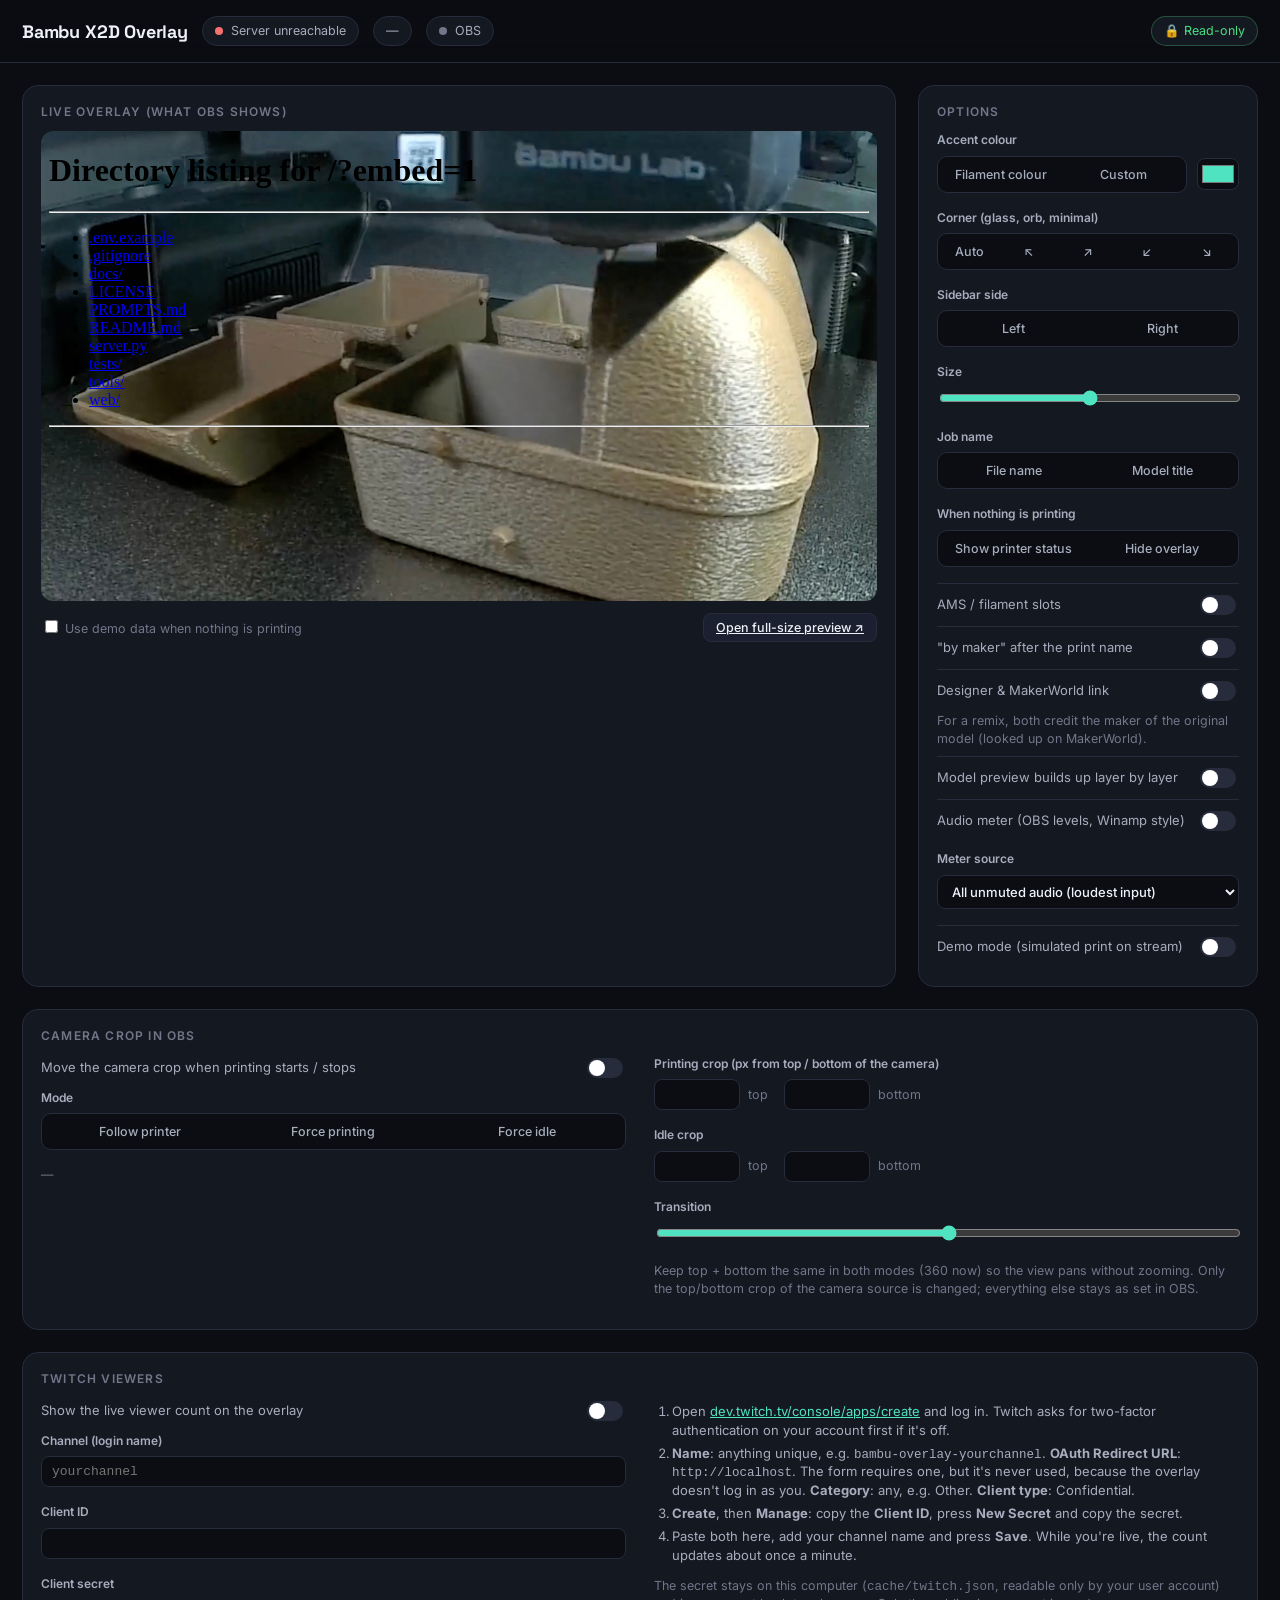
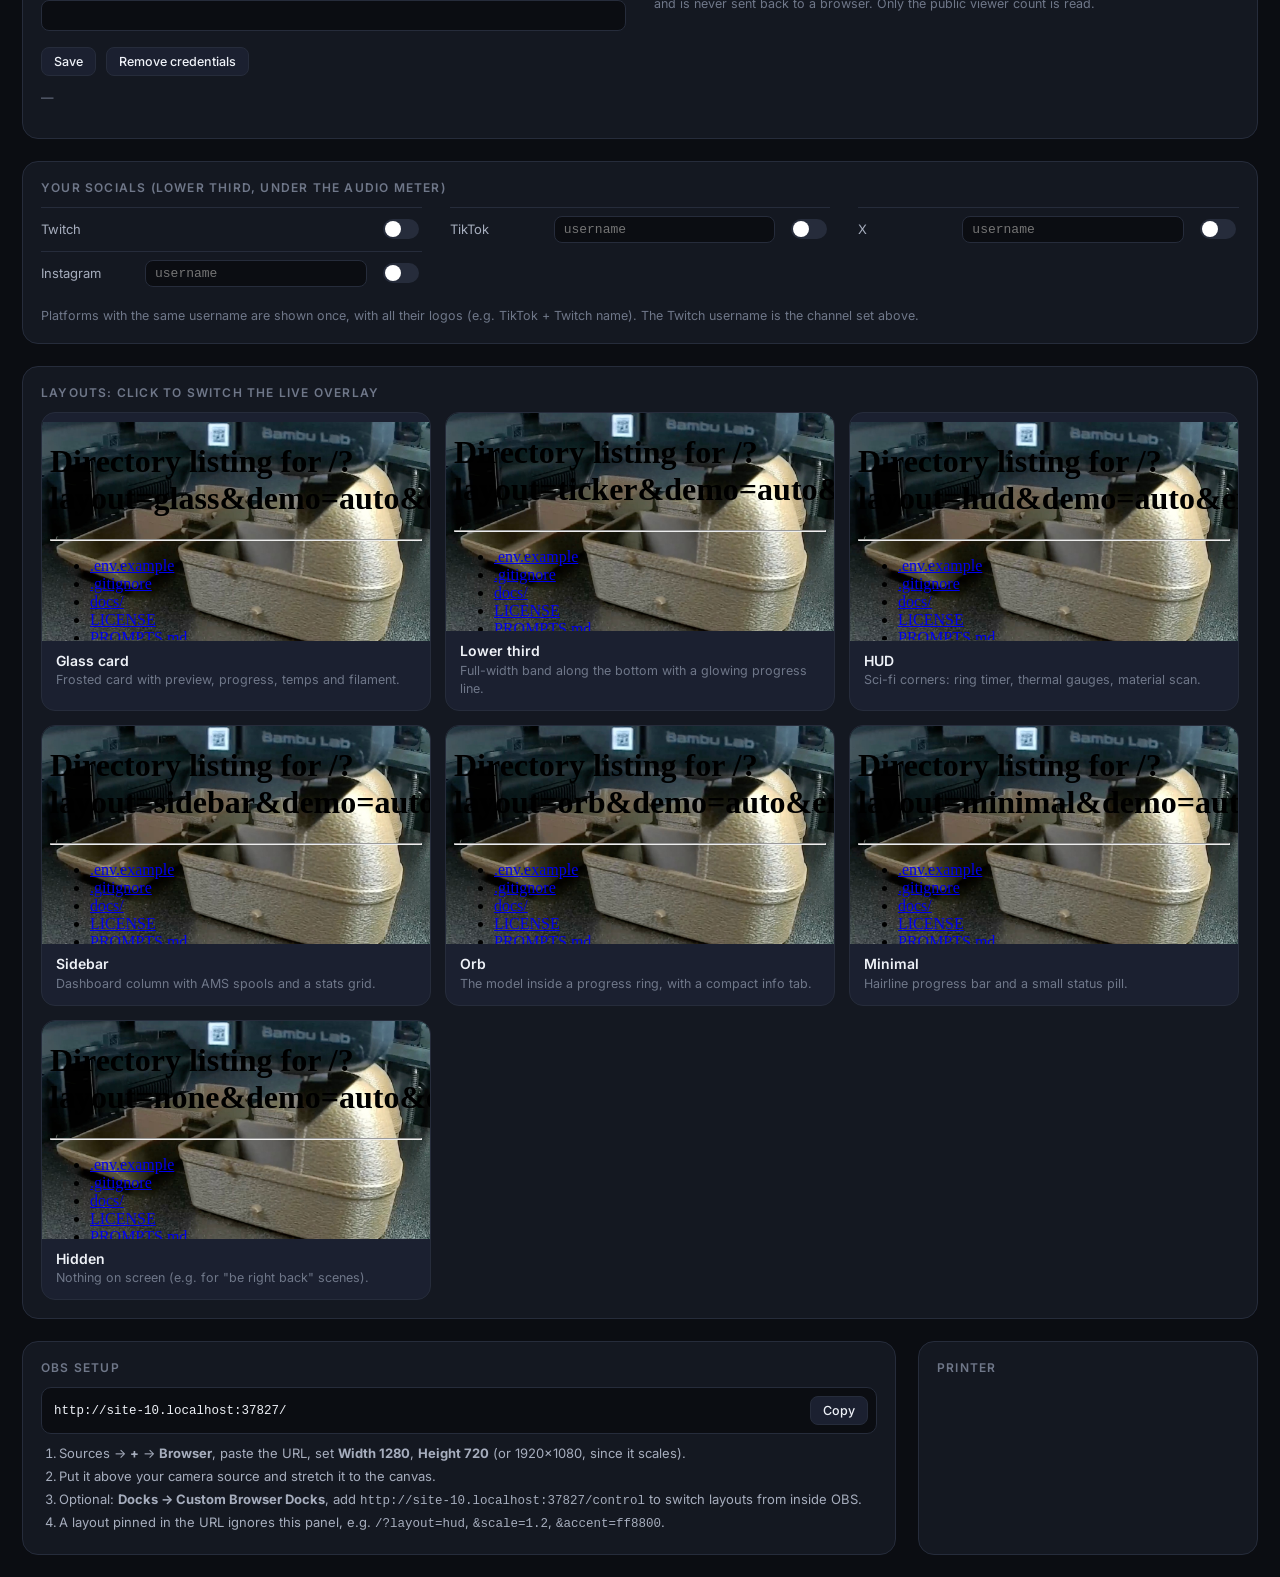
==== commit 2af82c56: "Streamer socials in the lower third; usernames without "@" - Your socials (Twitch = the channel, Tik" ====
--- a/web/control.html
+++ b/web/control.html
@@ -42,10 +42,10 @@
   input[type=range] { width: 100%; accent-color: var(--acc); }
   input[type=color] { width: 42px; height: 32px; border: 1px solid var(--line); border-radius: 8px; background: var(--bg); padding: 2px; cursor: pointer; }
   .tog { display: flex; align-items: center; justify-content: space-between; padding: 8px 0; border-top: 1px solid var(--line); font-size: 13px; color: var(--ink2); }
-  .tog input { width: 36px; height: 20px; appearance: none; background: var(--line); border-radius: 99px; position: relative; cursor: pointer; transition: background .2s; }
-  .tog input::after { content: ""; position: absolute; top: 2px; left: 2px; width: 16px; height: 16px; border-radius: 50%; background: #fff; transition: left .2s; }
-  .tog input:checked { background: var(--acc); }
-  .tog input:checked::after { left: 18px; }
+  .tog input[type=checkbox] { width: 36px; height: 20px; appearance: none; background: var(--line); border-radius: 99px; position: relative; cursor: pointer; transition: background .2s; }
+  .tog input[type=checkbox]::after { content: ""; position: absolute; top: 2px; left: 2px; width: 16px; height: 16px; border-radius: 50%; background: #fff; transition: left .2s; }
+  .tog input[type=checkbox]:checked { background: var(--acc); }
+  .tog input[type=checkbox]:checked::after { left: 18px; }
   code, .url { font: 12.5px ui-monospace, "SF Mono", Menlo, monospace; }
   .url { display: flex; gap: 8px; align-items: center; background: var(--bg); border: 1px solid var(--line); border-radius: 10px; padding: 8px 8px 8px 12px; }
   .url span { flex: 1; overflow: hidden; text-overflow: ellipsis; white-space: nowrap; }
@@ -66,6 +66,9 @@
   .txt { width: 100%; background: var(--bg); color: var(--ink); border: 1px solid var(--line); border-radius: 8px; padding: 7px 10px; font: 500 13px ui-monospace, "SF Mono", Menlo, monospace; }
   .txt:focus, .pair input:focus { outline: none; border-color: #3a4256; }
   .txt:disabled, .btn:disabled { opacity: .45; cursor: not-allowed; }
+  .socgrid { display: grid; grid-template-columns: repeat(auto-fill, minmax(300px, 1fr)); column-gap: 28px; }
+  .soc-row { display: grid; grid-template-columns: 92px 1fr auto; align-items: center; gap: 12px; }
+  .soc-row .txt { padding: 5px 9px; }
   a { color: var(--acc); }
   @media (max-width: 900px) { .cropgrid { grid-template-columns: 1fr; } }
   @media (max-width: 900px) { main { grid-template-columns: 1fr; padding: 14px; } header { padding: 12px 14px; } }
@@ -114,7 +117,7 @@
       <div class="seg" data-key="idle"><button data-v="show">Show printer status</button><button data-v="hide">Hide overlay</button></div>
     </div>
     <div class="tog">AMS / filament slots <input type="checkbox" data-key="ams"></div>
-    <div class="tog">"by @maker" after the print name <input type="checkbox" data-key="byline"></div>
+    <div class="tog">"by maker" after the print name <input type="checkbox" data-key="byline"></div>
     <div class="tog">Designer & MakerWorld link <input type="checkbox" data-key="credit"></div>
     <p class="muted" style="margin:0 0 8px">For a remix, both credit the maker of the original model (looked up on MakerWorld).</p>
     <div class="tog">Model preview builds up layer by layer <input type="checkbox" data-key="build"></div>
@@ -171,6 +174,17 @@
         <p class="muted">The secret stays on this computer (<code>cache/twitch.json</code>, readable only by your user account) and is never sent back to a browser. Only the public viewer count is read.</p>
       </div>
     </div>
+  </section>
+
+  <section class="card gallery" id="socialCard">
+    <h2>Your socials (lower third, under the audio meter)</h2>
+    <div class="socgrid">
+      <div class="tog soc-row"><span>Twitch</span><span class="muted" id="twHandle"></span><input type="checkbox" data-key="socialTwitch"></div>
+      <div class="tog soc-row"><span>TikTok</span><input class="txt" data-handle="tiktokHandle" placeholder="username" maxlength="30" autocomplete="off" spellcheck="false"><input type="checkbox" data-key="socialTiktok"></div>
+      <div class="tog soc-row"><span>X</span><input class="txt" data-handle="xHandle" placeholder="username" maxlength="30" autocomplete="off" spellcheck="false"><input type="checkbox" data-key="socialX"></div>
+      <div class="tog soc-row"><span>Instagram</span><input class="txt" data-handle="instagramHandle" placeholder="username" maxlength="30" autocomplete="off" spellcheck="false"><input type="checkbox" data-key="socialInstagram"></div>
+    </div>
+    <p class="muted" style="margin-bottom:0">Platforms with the same username are shown once, with all their logos (e.g. TikTok + Twitch name). The Twitch username is the channel set above.</p>
   </section>
 
   <section class="card gallery">
@@ -245,7 +259,21 @@
       if (document.activeElement !== inp) inp.value = settings[inp.dataset.crop]?.[+inp.dataset.i] ?? '';
     $('#cropDuration').value = settings.cropDuration; $('#durVal').textContent = `${(+settings.cropDuration).toFixed(1)} s`;
     if (document.activeElement !== $('#twChannel')) $('#twChannel').value = settings.twitchChannel || '';
-  }
+    for (const inp of document.querySelectorAll('[data-handle]'))
+      if (document.activeElement !== inp) inp.value = settings[inp.dataset.handle] || '';
+    twHandle();
+  }
+  function twHandle() {
+    const ch = settings.twitchChannel || last?.twitch?.envChannel || '';
+    $('#twHandle').textContent = ch ? `${ch} (the channel)` : 'set the channel in the Twitch card';
+  }
+  for (const inp of document.querySelectorAll('[data-handle]'))
+    inp.addEventListener('change', async () => {
+      const v = inp.value.trim().replace(/^.*\/(?=[^/]+\/?$)/, '').replace(/\/$/, '').replace(/^@/, '');
+      inp.value = v;
+      await save({ [inp.dataset.handle]: v });
+      if (settings[inp.dataset.handle] !== v) inp.value = settings[inp.dataset.handle] || '';
+    });
 
   // ---- Twitch: the channel is a normal setting; the Client ID + secret go to a write-only endpoint
   const twLogin = (v) => v.trim().replace(/^.*twitch\.tv\//i, '').replace(/^@/, '').replace(/[/?#].*$/, '');
@@ -271,6 +299,7 @@
     $('#twIdState').textContent = env ? `(set in .env, …${t.clientIdTail})` : t.hasClientId ? `(saved …${t.clientIdTail}; leave empty to keep)` : '';
     $('#twSecretState').textContent = env ? (t.hasSecret ? '(set in .env)' : '(missing in .env)') : t.hasSecret ? '(saved; leave empty to keep)' : '';
     for (const id of ['#twId', '#twSecret', '#twClear']) $(id).disabled = env;
+    twHandle();
     $('#twChannel').placeholder = t.envChannel ? `${t.envChannel} (from .env)` : 'yourchannel';
     const n = t.viewers;
     $('#twStatus').textContent = 'Status: ' + (t.status === 'live' ? `live · ${n} viewer${n === 1 ? '' : 's'}` : t.status === 'offline' ? 'channel is offline' : (t.status || '—'))
@@ -316,7 +345,7 @@
     const n = v.temps.nozzles.map((x) => `${x.side || ''} ${x.cur}°/${x.tgt}°`).join('  ');
     const rows = [
       ['IP', v.printer.ip], ['Serial', '…' + v.printer.serialTail], ['MQTT', v.printer.status], ['Last report', ago(v.printer.lastReport)],
-      ['Wi-Fi', v.printer.wifi || '—'], ['Job file', j.task || '—'], ['Model', j.title ? `${j.title}${j.maker ? ` by ${j.maker.handle ? '@' + j.maker.handle : j.maker.name}${j.maker.remix ? ' (original maker of this remix)' : ''}` : ''}` : '—'],
+      ['Wi-Fi', v.printer.wifi || '—'], ['Job file', j.task || '—'], ['Model', j.title ? `${j.title}${j.maker ? ` by ${j.maker.handle || j.maker.name}${j.maker.remix ? ' (original maker of this remix)' : ''}` : ''}` : '—'],
       ['Model data', v.printer.media], ['OBS source', `${o.source || '—'} (${o.items || 0} in scenes)`], ['Nozzles', n], ['Bed', `${v.temps.bed.cur}°/${v.temps.bed.tgt}°`],
       ['Chamber', v.temps.chamber ? `${v.temps.chamber.cur}°` : '—'],
     ];
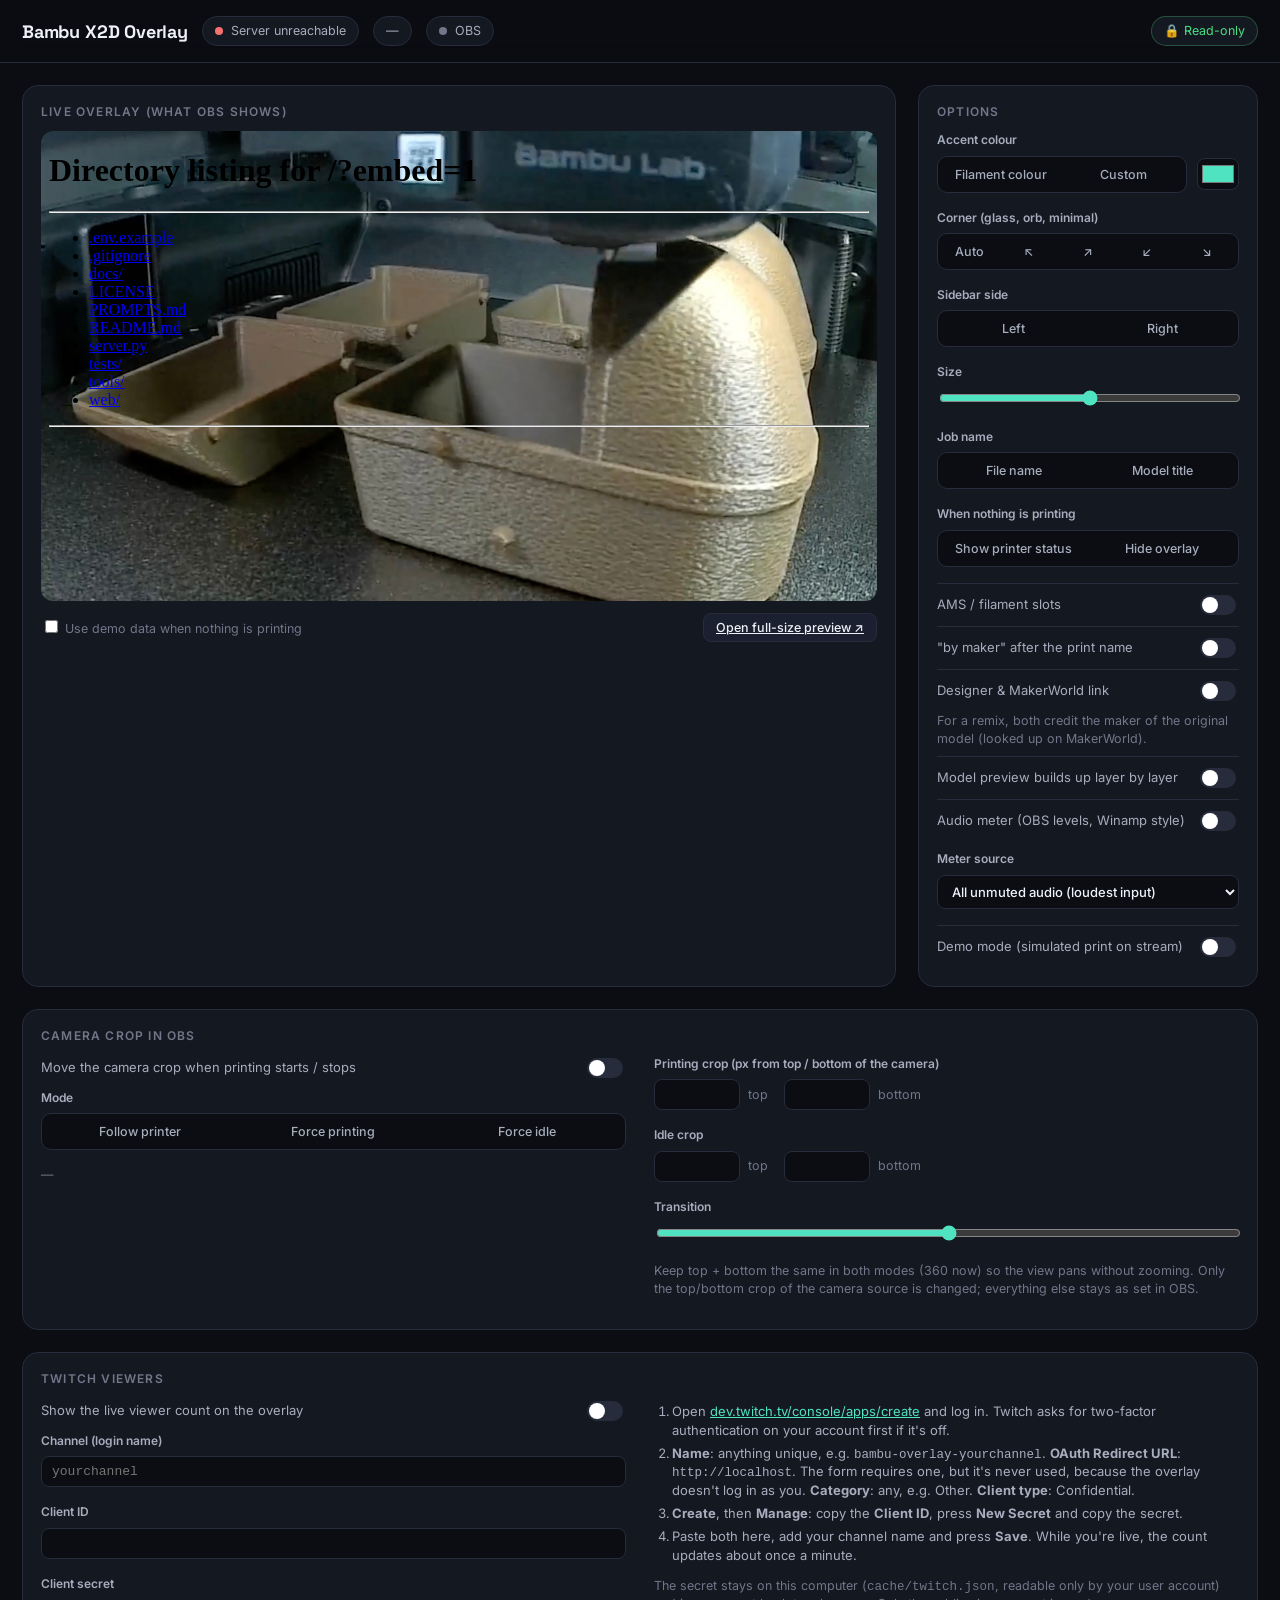
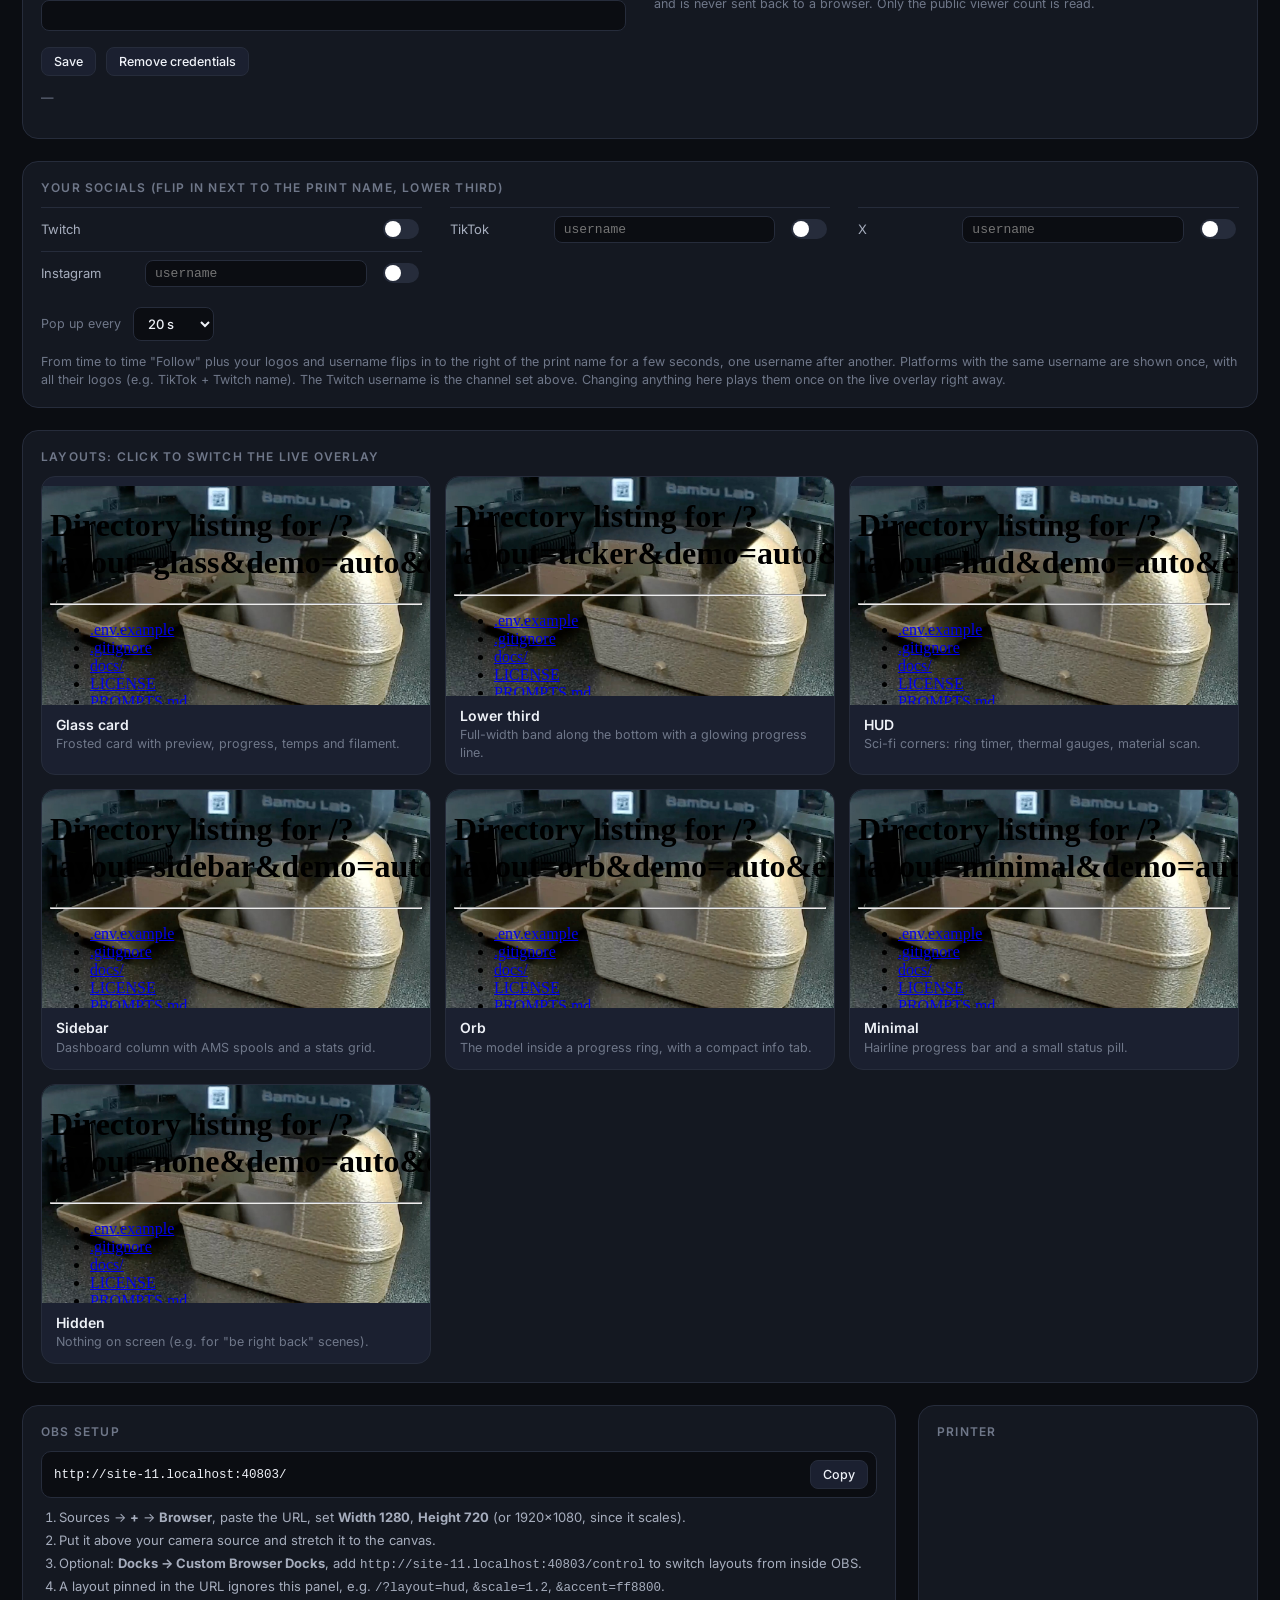
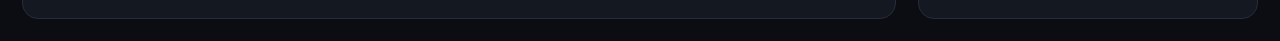
==== commit bb9bc172: "Socials roll in next to the print name; both filaments of a two-nozzle job - Socials: instead of sit" ====
--- a/web/control.html
+++ b/web/control.html
@@ -177,14 +177,16 @@
   </section>
 
   <section class="card gallery" id="socialCard">
-    <h2>Your socials (lower third, under the audio meter)</h2>
+    <h2>Your socials (flip in next to the print name, lower third)</h2>
     <div class="socgrid">
       <div class="tog soc-row"><span>Twitch</span><span class="muted" id="twHandle"></span><input type="checkbox" data-key="socialTwitch"></div>
       <div class="tog soc-row"><span>TikTok</span><input class="txt" data-handle="tiktokHandle" placeholder="username" maxlength="30" autocomplete="off" spellcheck="false"><input type="checkbox" data-key="socialTiktok"></div>
       <div class="tog soc-row"><span>X</span><input class="txt" data-handle="xHandle" placeholder="username" maxlength="30" autocomplete="off" spellcheck="false"><input type="checkbox" data-key="socialX"></div>
       <div class="tog soc-row"><span>Instagram</span><input class="txt" data-handle="instagramHandle" placeholder="username" maxlength="30" autocomplete="off" spellcheck="false"><input type="checkbox" data-key="socialInstagram"></div>
     </div>
-    <p class="muted" style="margin-bottom:0">Platforms with the same username are shown once, with all their logos (e.g. TikTok + Twitch name). The Twitch username is the channel set above.</p>
+    <div class="row" style="justify-content:flex-start;gap:12px"><label class="muted" for="socialEvery">Pop up every</label>
+      <select id="socialEvery" class="sel" style="width:auto"><option value="20">20 s</option><option value="30">30 s</option><option value="45">45 s</option><option value="60">1 min</option><option value="120">2 min</option><option value="180">3 min</option><option value="300">5 min</option><option value="600">10 min</option><option value="900">15 min</option></select></div>
+    <p class="muted" style="margin-bottom:0">From time to time "Follow" plus your logos and username flips in to the right of the print name for a few seconds, one username after another. Platforms with the same username are shown once, with all their logos (e.g. TikTok + Twitch name). The Twitch username is the channel set above. Changing anything here plays them once on the live overlay right away.</p>
   </section>
 
   <section class="card gallery">
@@ -261,12 +263,16 @@
     if (document.activeElement !== $('#twChannel')) $('#twChannel').value = settings.twitchChannel || '';
     for (const inp of document.querySelectorAll('[data-handle]'))
       if (document.activeElement !== inp) inp.value = settings[inp.dataset.handle] || '';
+    const every = $('#socialEvery'), ev = String(settings.socialEvery || 120);
+    if (![...every.options].some((o) => o.value === ev)) every.add(new Option(ev < 60 ? `${ev} s` : `${Math.round(ev / 60)} min`, ev));
+    every.value = ev;
     twHandle();
   }
   function twHandle() {
     const ch = settings.twitchChannel || last?.twitch?.envChannel || '';
     $('#twHandle').textContent = ch ? `${ch} (the channel)` : 'set the channel in the Twitch card';
   }
+  $('#socialEvery').addEventListener('change', (e) => save({ socialEvery: parseInt(e.target.value, 10) }));
   for (const inp of document.querySelectorAll('[data-handle]'))
     inp.addEventListener('change', async () => {
       const v = inp.value.trim().replace(/^.*\/(?=[^/]+\/?$)/, '').replace(/\/$/, '').replace(/^@/, '');
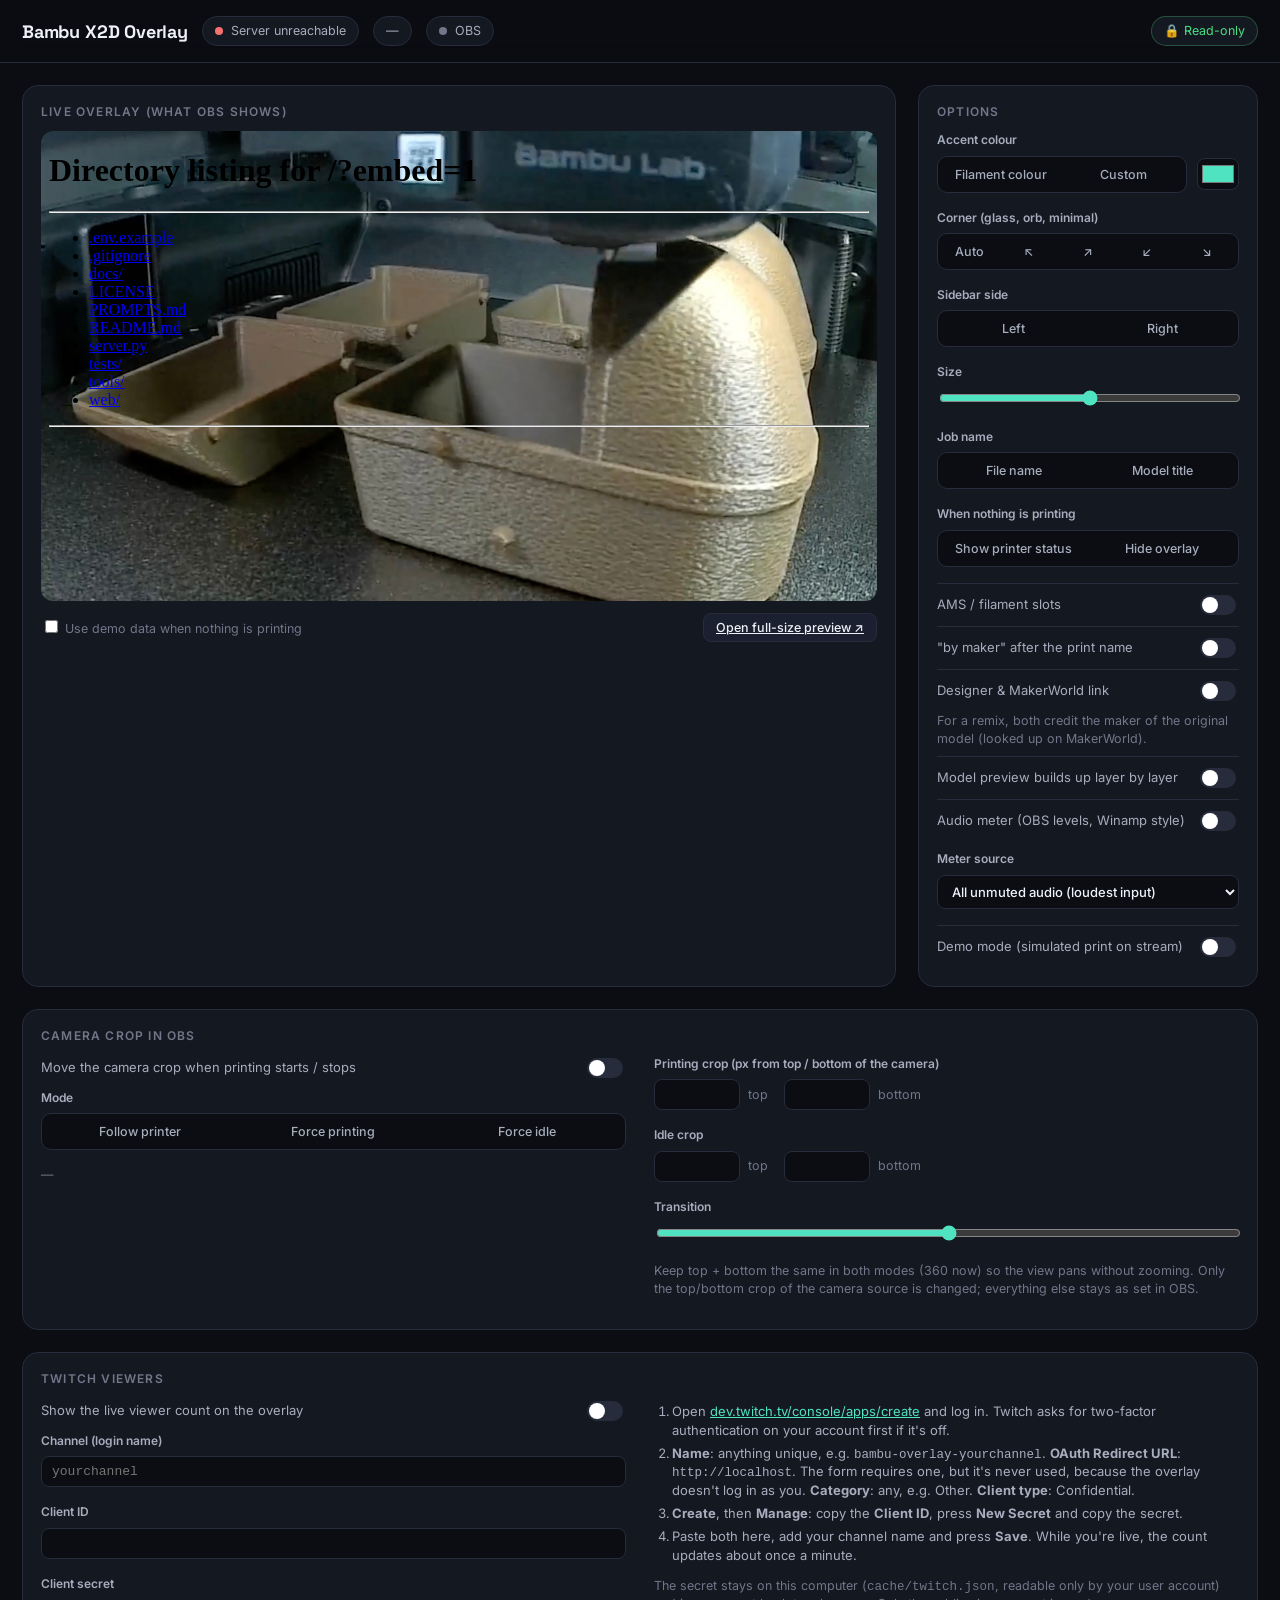
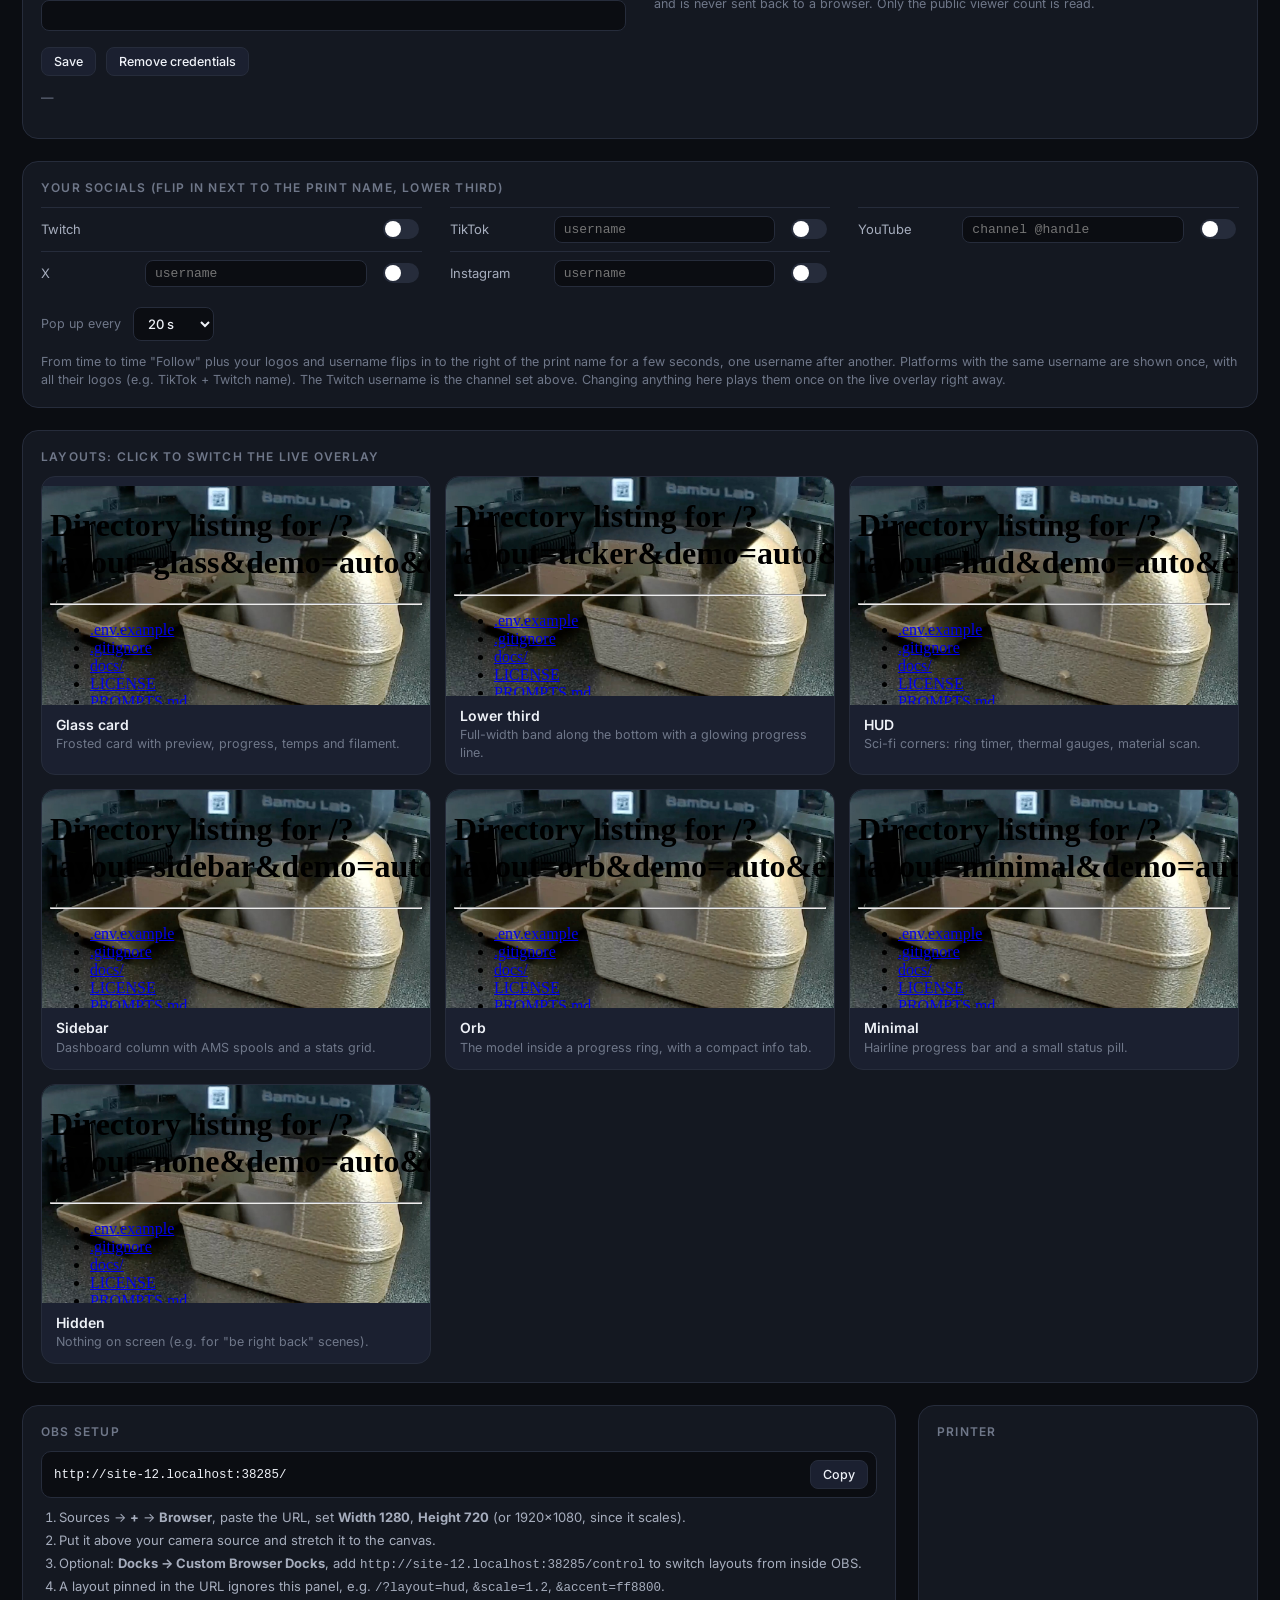
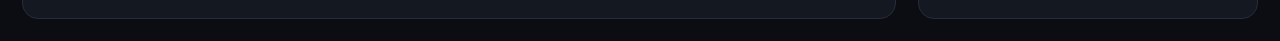
==== commit 164a614f: "Socials: unhurried glints, no jitter, optional YouTube - The glint runs three times per username, 3 " ====
--- a/web/control.html
+++ b/web/control.html
@@ -181,6 +181,7 @@
     <div class="socgrid">
       <div class="tog soc-row"><span>Twitch</span><span class="muted" id="twHandle"></span><input type="checkbox" data-key="socialTwitch"></div>
       <div class="tog soc-row"><span>TikTok</span><input class="txt" data-handle="tiktokHandle" placeholder="username" maxlength="30" autocomplete="off" spellcheck="false"><input type="checkbox" data-key="socialTiktok"></div>
+      <div class="tog soc-row"><span>YouTube</span><input class="txt" data-handle="youtubeHandle" placeholder="channel @handle" maxlength="30" autocomplete="off" spellcheck="false"><input type="checkbox" data-key="socialYoutube"></div>
       <div class="tog soc-row"><span>X</span><input class="txt" data-handle="xHandle" placeholder="username" maxlength="30" autocomplete="off" spellcheck="false"><input type="checkbox" data-key="socialX"></div>
       <div class="tog soc-row"><span>Instagram</span><input class="txt" data-handle="instagramHandle" placeholder="username" maxlength="30" autocomplete="off" spellcheck="false"><input type="checkbox" data-key="socialInstagram"></div>
     </div>
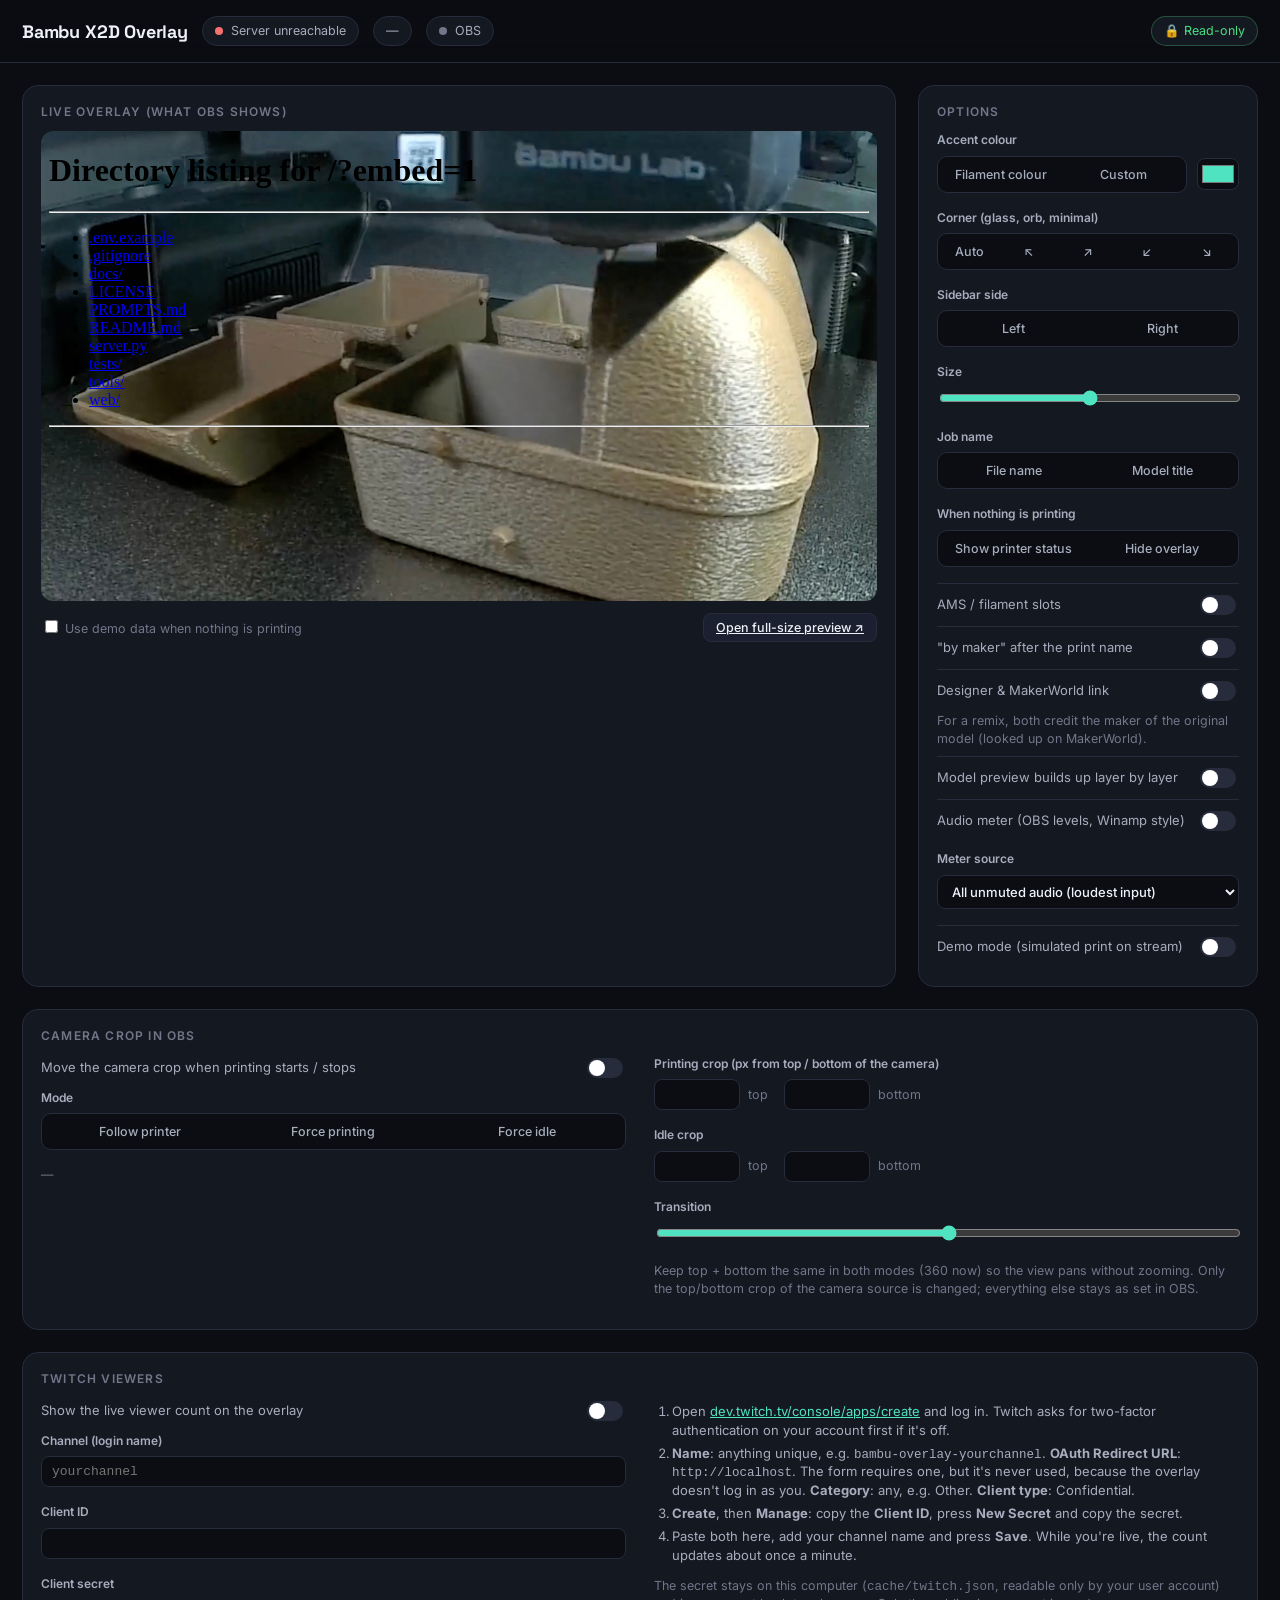
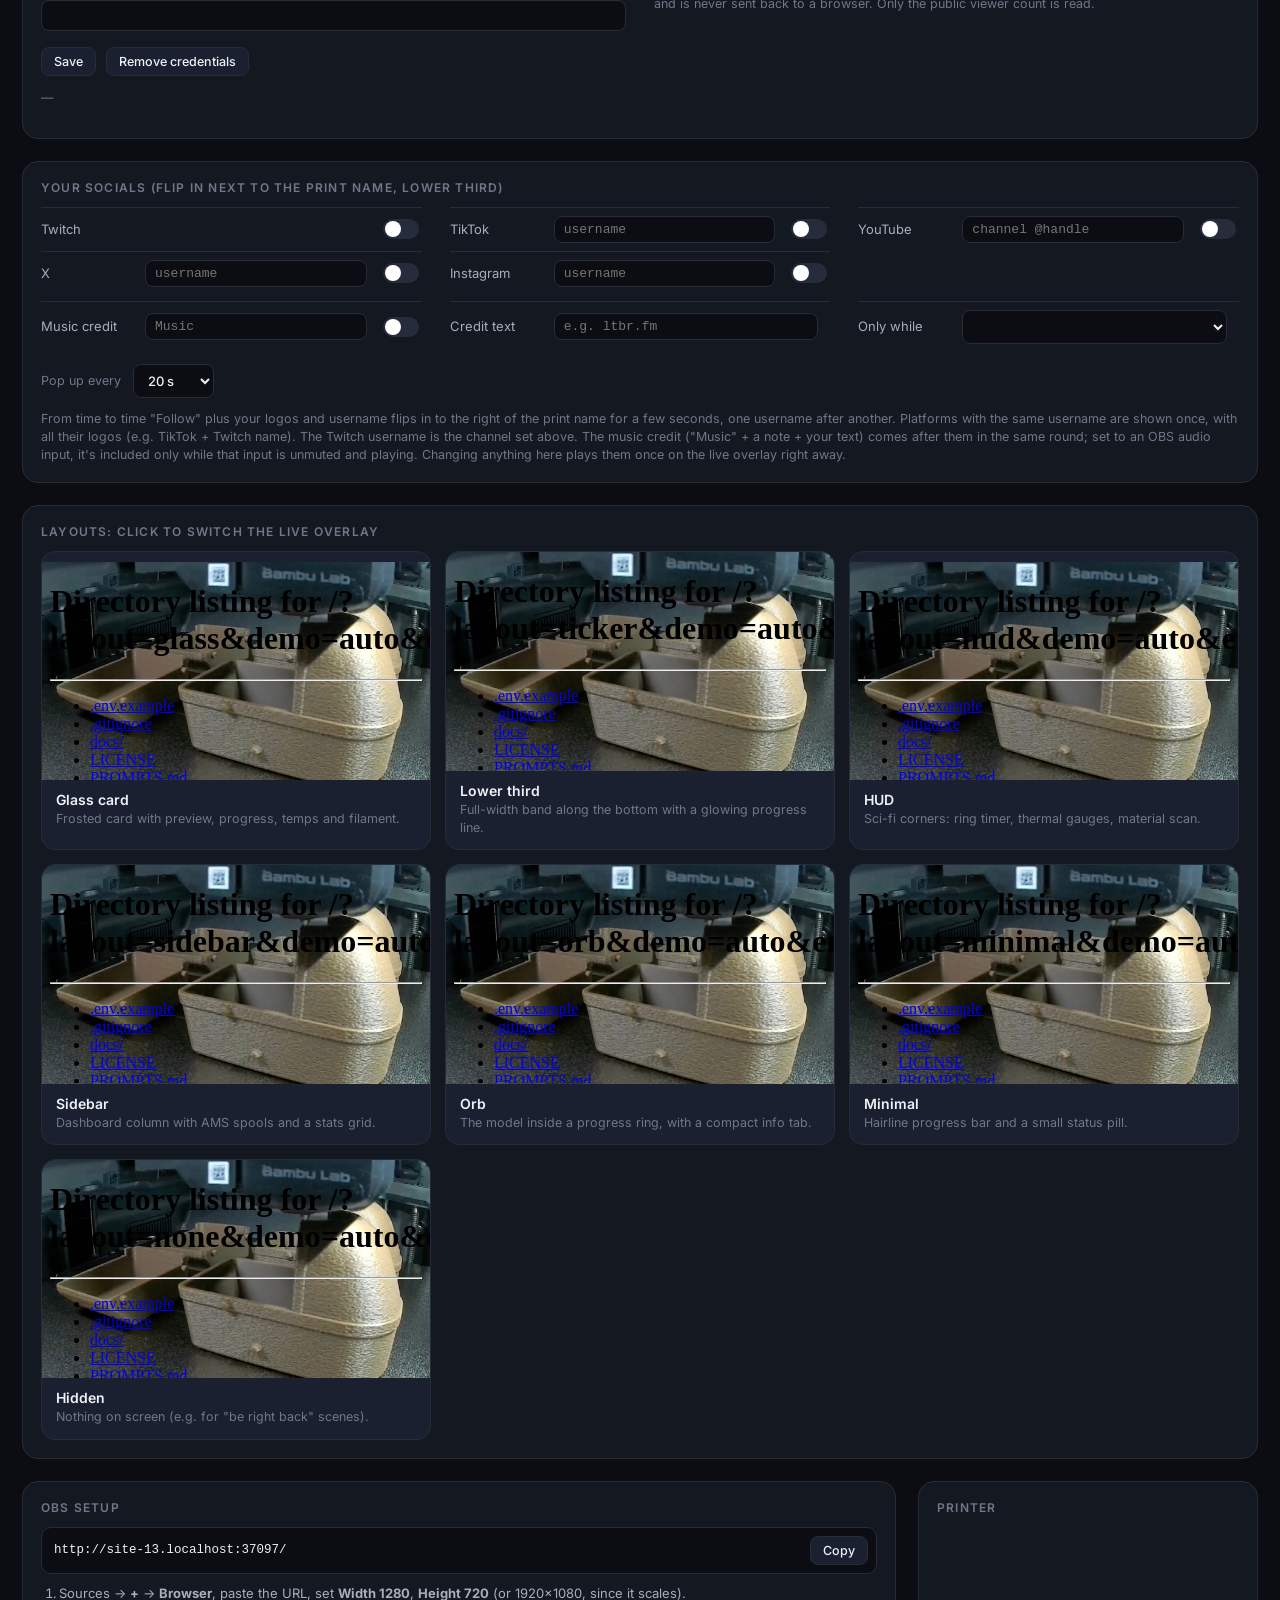
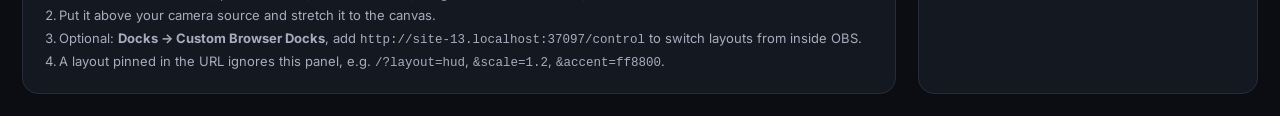
==== commit 1d22f098: "Music credit after the socials; audio meter back at the right end - Optional music credit ("Music" +" ====
--- a/web/control.html
+++ b/web/control.html
@@ -185,9 +185,14 @@
       <div class="tog soc-row"><span>X</span><input class="txt" data-handle="xHandle" placeholder="username" maxlength="30" autocomplete="off" spellcheck="false"><input type="checkbox" data-key="socialX"></div>
       <div class="tog soc-row"><span>Instagram</span><input class="txt" data-handle="instagramHandle" placeholder="username" maxlength="30" autocomplete="off" spellcheck="false"><input type="checkbox" data-key="socialInstagram"></div>
     </div>
+    <div class="socgrid" style="margin-top:6px">
+      <div class="tog soc-row"><span>Music credit</span><input class="txt" data-plain="musicLabel" placeholder="Music" maxlength="24" autocomplete="off" spellcheck="false"><input type="checkbox" data-key="musicCredit"></div>
+      <div class="tog soc-row"><span>Credit text</span><input class="txt" data-plain="musicText" placeholder="e.g. ltbr.fm" maxlength="60" autocomplete="off" spellcheck="false"><span></span></div>
+      <div class="tog soc-row"><span>Only while</span><select id="musicInput" class="sel"></select><span class="muted" id="musicState"></span></div>
+    </div>
     <div class="row" style="justify-content:flex-start;gap:12px"><label class="muted" for="socialEvery">Pop up every</label>
       <select id="socialEvery" class="sel" style="width:auto"><option value="20">20 s</option><option value="30">30 s</option><option value="45">45 s</option><option value="60">1 min</option><option value="120">2 min</option><option value="180">3 min</option><option value="300">5 min</option><option value="600">10 min</option><option value="900">15 min</option></select></div>
-    <p class="muted" style="margin-bottom:0">From time to time "Follow" plus your logos and username flips in to the right of the print name for a few seconds, one username after another. Platforms with the same username are shown once, with all their logos (e.g. TikTok + Twitch name). The Twitch username is the channel set above. Changing anything here plays them once on the live overlay right away.</p>
+    <p class="muted" style="margin-bottom:0">From time to time "Follow" plus your logos and username flips in to the right of the print name for a few seconds, one username after another. Platforms with the same username are shown once, with all their logos (e.g. TikTok + Twitch name). The Twitch username is the channel set above. The music credit ("Music" + a note + your text) comes after them in the same round; set to an OBS audio input, it's included only while that input is unmuted and playing. Changing anything here plays them once on the live overlay right away.</p>
   </section>
 
   <section class="card gallery">
@@ -264,6 +269,8 @@
     if (document.activeElement !== $('#twChannel')) $('#twChannel').value = settings.twitchChannel || '';
     for (const inp of document.querySelectorAll('[data-handle]'))
       if (document.activeElement !== inp) inp.value = settings[inp.dataset.handle] || '';
+    for (const inp of document.querySelectorAll('[data-plain]'))
+      if (document.activeElement !== inp) inp.value = settings[inp.dataset.plain] || '';
     const every = $('#socialEvery'), ev = String(settings.socialEvery || 120);
     if (![...every.options].some((o) => o.value === ev)) every.add(new Option(ev < 60 ? `${ev} s` : `${Math.round(ev / 60)} min`, ev));
     every.value = ev;
@@ -274,6 +281,19 @@
     $('#twHandle').textContent = ch ? `${ch} (the channel)` : 'set the channel in the Twitch card';
   }
   $('#socialEvery').addEventListener('change', (e) => save({ socialEvery: parseInt(e.target.value, 10) }));
+  for (const inp of document.querySelectorAll('[data-plain]'))
+    inp.addEventListener('change', () => save({ [inp.dataset.plain]: inp.value.trim() }));
+  $('#musicInput').addEventListener('change', (e) => save({ musicInput: e.target.value }));
+  function musicOptions(v) {   // OBS audio inputs to follow, plus "always"
+    const sel = $('#musicInput'), cur = settings.musicInput || '', names = v?.obs?.meterInputs || [];
+    const want = ['', ...new Set([...names, ...(cur ? [cur] : [])])];
+    const label = (n) => (n ? `${n} plays` : 'always (no audio check)');
+    if ([...sel.options].map((o) => o.value).join('\n') !== want.join('\n'))
+      sel.innerHTML = want.map((n) => `<option value="${esc(n)}">${esc(label(n))}</option>`).join('');
+    if (document.activeElement !== sel) sel.value = cur;
+    const playing = (v?.obs?.meterAudible || []).includes(cur);
+    $('#musicState').textContent = cur ? (playing ? 'playing now' : 'silent or muted') : '';
+  }
   for (const inp of document.querySelectorAll('[data-handle]'))
     inp.addEventListener('change', async () => {
       const v = inp.value.trim().replace(/^.*\/(?=[^/]+\/?$)/, '').replace(/\/$/, '').replace(/^@/, '');
@@ -384,6 +404,7 @@
     if (fresh !== JSON.stringify(settings)) { settings = last.settings; paint(); }
     meterOptions(last);
     twitchStatus(last);
+    musicOptions(last);
     status();
   };
   es.onerror = () => { last = null; status(); for (const f of document.querySelectorAll('iframe')) relay(f); };
